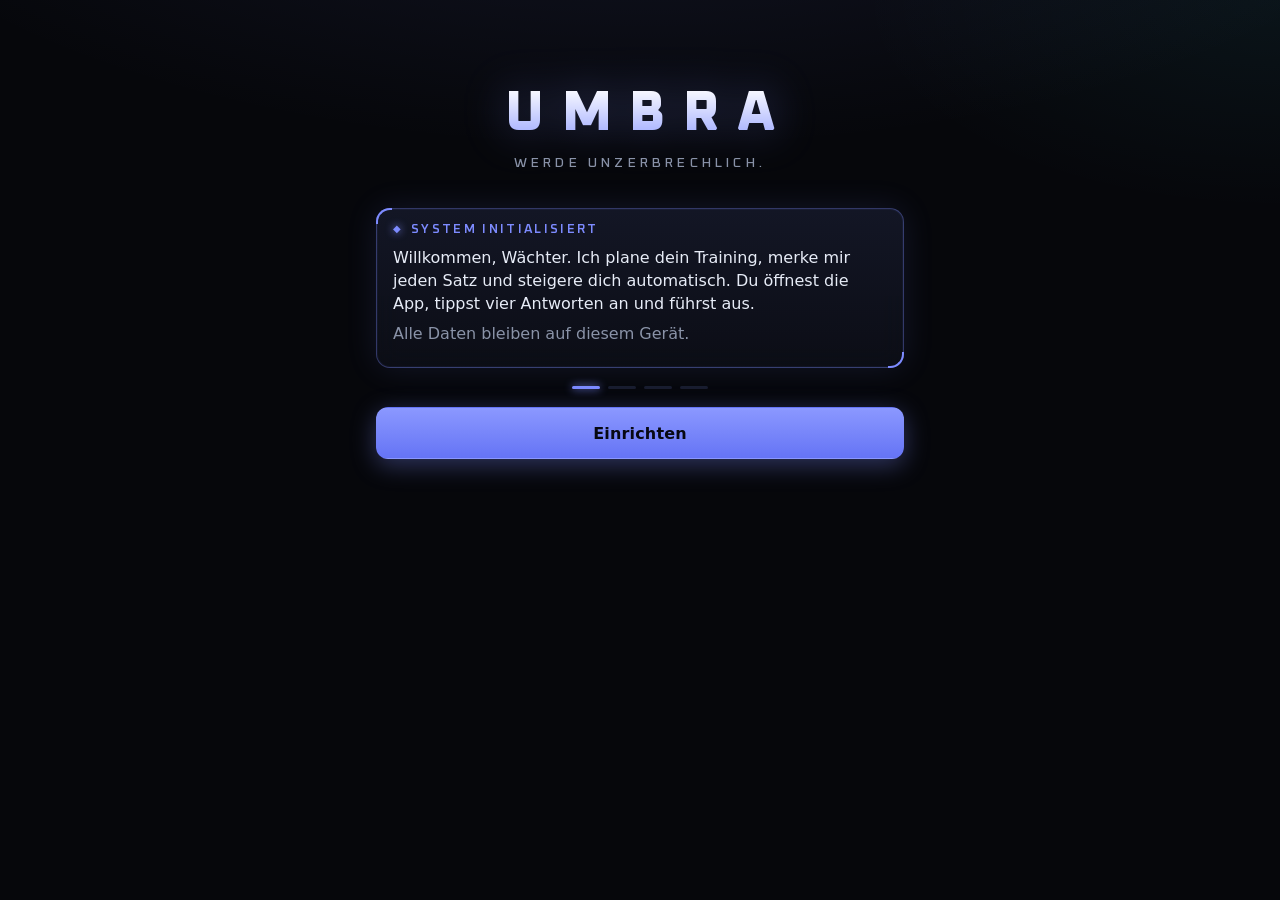
==== index.html @ e8d7bc8f "Add files via upload" ====
<!doctype html>
<html lang="de">
<head>
  <meta charset="utf-8">
  <meta name="viewport" content="width=device-width, initial-scale=1, viewport-fit=cover">
  <title>UMBRA</title>
  <meta name="description" content="Persönliches Training. Werde unzerbrechlich.">
  <meta name="theme-color" content="#06070b">
  <meta name="apple-mobile-web-app-capable" content="yes">
  <meta name="mobile-web-app-capable" content="yes">
  <meta name="apple-mobile-web-app-status-bar-style" content="black-translucent">
  <meta name="apple-mobile-web-app-title" content="UMBRA">
  <meta name="format-detection" content="telephone=no">
  <link rel="manifest" href="manifest.webmanifest">
  <link rel="apple-touch-icon" href="icons/apple-touch-icon.png">
  <link rel="icon" href="icons/icon.svg" type="image/svg+xml">
  <link rel="preload" href="fonts/oxanium.woff2" as="font" type="font/woff2" crossorigin>
  <link rel="stylesheet" href="css/app.css">
</head>
<body>
  <div id="app"></div>
  <div id="rest"></div>
  <div id="modal"></div>
  <noscript>UMBRA braucht JavaScript.</noscript>
  <script type="module" src="js/app.js"></script>
</body>
</html>
---- css/app.css ----
@font-face {
  font-family: 'Oxanium';
  src: url('../fonts/oxanium.woff2') format('woff2');
  font-weight: 200 800;
  font-display: swap;
}

:root {
  --bg: #06070b;
  --bg2: #0c0e15;
  --surface: #11141d;
  --surface2: #171b27;
  --line: rgba(140, 160, 255, 0.14);
  --text: #e7ecf7;
  --muted: #8a93a8;
  --sys: #7d8bff;
  --sys-glow: rgba(125, 139, 255, 0.35);
  --cyan: #4fe3ff;
  --gold: #ffcf5a;
  --gold-glow: rgba(255, 207, 90, 0.35);
  --calm: #5fb8a8;
  --warn: #ffb15a;
  --display: 'Oxanium', ui-rounded, system-ui, sans-serif;
  --body: -apple-system, BlinkMacSystemFont, 'SF Pro Text', system-ui, 'Segoe UI', Roboto, sans-serif;
  --r: 14px;
  --safe-t: env(safe-area-inset-top, 0px);
  --safe-b: env(safe-area-inset-bottom, 0px);
  color-scheme: dark;
}

* { box-sizing: border-box; -webkit-tap-highlight-color: transparent; }
html, body { margin: 0; background: var(--bg); color: var(--text); }
body {
  font: 16px/1.45 var(--body);
  min-height: 100dvh;
  background:
    radial-gradient(1200px 500px at 50% -200px, rgba(125, 139, 255, 0.12), transparent 70%),
    radial-gradient(600px 300px at 100% 0%, rgba(79, 227, 255, 0.06), transparent 70%),
    var(--bg);
  background-attachment: fixed;
  -webkit-font-smoothing: antialiased;
  overscroll-behavior-y: none;
  -webkit-user-select: none;
  user-select: none;
}
input { -webkit-user-select: text; user-select: text; }
button { font: inherit; color: inherit; background: none; border: 0; padding: 0; cursor: pointer; touch-action: manipulation; }
button:disabled { opacity: 0.35; cursor: default; }
p { margin: 0.4em 0; }
ul, ol { margin: 0; padding: 0; list-style: none; }

.screen {
  max-width: 560px;
  margin: 0 auto;
  padding: calc(var(--safe-t) + 14px) 16px calc(var(--safe-b) + 96px);
  display: flex; flex-direction: column; gap: 14px;
}
.screen-training { padding-bottom: calc(var(--safe-b) + 110px); }
.screen-onboarding { padding-bottom: calc(var(--safe-b) + 24px); min-height: 100dvh; }

.num { font-family: var(--display); font-variant-numeric: tabular-nums; letter-spacing: 0.02em; }
.h { font: 700 28px/1.1 var(--display); letter-spacing: 0.04em; margin: 6px 0 0; text-transform: uppercase; }
.h2 { font: 600 15px/1.2 var(--display); letter-spacing: 0.12em; text-transform: uppercase; color: var(--muted); margin: 16px 0 6px; }
.label { font: 600 12px/1 var(--display); letter-spacing: 0.16em; text-transform: uppercase; color: var(--muted); margin: 4px 0 8px; }
.muted { color: var(--muted); }
.small { font-size: 13px; }
.center { text-align: center; justify-content: center; }
.row { display: flex; align-items: center; }
.gap { gap: 10px; }
.grow { flex: 1; }
.foot { font-size: 12px; text-align: center; margin-top: 8px; }
em { font-style: normal; color: var(--muted); font-size: 0.8em; }

/* ——— Buttons ——— */
.btn {
  display: inline-flex; align-items: center; justify-content: center; gap: 8px;
  min-height: 52px; padding: 0 18px; border-radius: 12px;
  background: var(--surface2); border: 1px solid var(--line);
  font-weight: 600; letter-spacing: 0.01em;
  transition: transform 0.08s, background 0.2s;
}
.btn:active:not(:disabled) { transform: scale(0.97); }
.btn.primary { background: linear-gradient(180deg, #8b98ff, #6574f5); border-color: transparent; color: #070812; box-shadow: 0 6px 24px var(--sys-glow); }
.btn.gold { background: linear-gradient(180deg, #ffd978, #f2b53a); border-color: transparent; color: #1a1200; box-shadow: 0 6px 24px var(--gold-glow); }
.btn.ghost { background: transparent; border-color: transparent; color: var(--muted); min-height: 44px; }
.btn.danger { color: #ff7a85; }
.btn.small { min-height: 38px; font-size: 13px; padding: 0 12px; }
.btn.big { min-height: 64px; font-size: 18px; }
.btn.wide { width: 100%; }
.btn.back { align-self: flex-start; padding: 0; min-height: 36px; }
.icon-btn { width: 44px; height: 44px; border-radius: 12px; background: var(--surface2); border: 1px solid var(--line); font-size: 18px; }

.chips { display: flex; flex-wrap: wrap; gap: 8px; align-items: center; }
.chips.scroll { flex-wrap: nowrap; overflow-x: auto; margin: 0 -16px; padding: 0 16px; scrollbar-width: none; }
.chips.scroll::-webkit-scrollbar { display: none; }
.chip {
  min-height: 44px; padding: 0 14px; border-radius: 999px; white-space: nowrap;
  background: var(--surface); border: 1px solid var(--line); font-size: 15px;
}
.chip.on { background: rgba(125, 139, 255, 0.18); border-color: var(--sys); color: #fff; box-shadow: 0 0 16px var(--sys-glow) inset; }
.chip.dot::before { content: ''; display: inline-block; width: 8px; height: 8px; border-radius: 50%; background: var(--g); margin-right: 8px; vertical-align: 1px; }

/* ——— Systemmeldungen ——— */
.sys {
  position: relative; border-radius: var(--r); padding: 14px 16px 16px;
  background: linear-gradient(180deg, rgba(23, 27, 45, 0.78), rgba(13, 15, 24, 0.82));
  border: 1px solid rgba(125, 139, 255, 0.35);
  box-shadow: 0 0 0 1px rgba(125, 139, 255, 0.06) inset, 0 0 32px rgba(125, 139, 255, 0.12);
  backdrop-filter: blur(12px); -webkit-backdrop-filter: blur(12px);
}
.sys::before, .sys::after { content: ''; position: absolute; width: 14px; height: 14px; border: 2px solid var(--sys); }
.sys::before { top: -1px; left: -1px; border-right: 0; border-bottom: 0; border-top-left-radius: var(--r); }
.sys::after { bottom: -1px; right: -1px; border-left: 0; border-top: 0; border-bottom-right-radius: var(--r); }
.sys-head { font: 600 13px/1 var(--display); letter-spacing: 0.18em; text-transform: uppercase; color: var(--sys); margin-bottom: 10px; display: flex; gap: 8px; align-items: center; }
.sys-mark { font-size: 10px; text-shadow: 0 0 8px var(--sys); }
.sys.gold { border-color: rgba(255, 207, 90, 0.45); box-shadow: 0 0 36px rgba(255, 207, 90, 0.14); }
.sys.gold::before, .sys.gold::after { border-color: var(--gold); }
.sys.gold .sys-head { color: var(--gold); }
.sys.calm { border-color: rgba(95, 184, 168, 0.45); }
.sys.calm::before, .sys.calm::after { border-color: var(--calm); }
.sys.calm .sys-head { color: var(--calm); }
.sys.warn { border-color: rgba(255, 177, 90, 0.45); }
.sys.warn::before, .sys.warn::after { border-color: var(--warn); }
.sys.warn .sys-head { color: var(--warn); }
.sys .row { margin-top: 12px; flex-wrap: wrap; }
.reason { font-size: 17px; font-weight: 500; }
.note { color: var(--cyan); font-size: 14px; border-left: 2px solid var(--cyan); padding-left: 10px; }

.card { background: var(--surface); border: 1px solid var(--line); border-radius: var(--r); padding: 14px 16px; }
.done-row { display: flex; justify-content: space-between; align-items: center; gap: 10px; padding: 8px 0; border-bottom: 1px solid var(--line); font-size: 15px; }
.done-row:last-child { border-bottom: 0; }
.x { width: 36px; height: 36px; border-radius: 8px; color: var(--muted); font-size: 20px; }

/* ——— HUD ——— */
.hud { display: grid; grid-template-columns: auto 1fr auto; gap: 14px; align-items: center; }
.rank-badge {
  width: 56px; height: 56px; display: grid; place-items: center;
  font: 700 28px/1 var(--display); color: #fff;
  clip-path: polygon(50% 0, 100% 25%, 100% 75%, 50% 100%, 0 75%, 0 25%);
  background: linear-gradient(160deg, #2a3160, #12152a);
  box-shadow: inset 0 0 0 2px var(--sys);
  text-shadow: 0 0 12px var(--sys);
}
.rank-badge.r-S, .rank-badge.r-A { background: linear-gradient(160deg, #5a4210, #1d1503); text-shadow: 0 0 14px var(--gold); }
.rank-badge.r-U { background: linear-gradient(160deg, #0f4b57, #061a1f); text-shadow: 0 0 14px var(--cyan); }
.hud small { display: block; font: 600 10px/1 var(--display); letter-spacing: 0.18em; text-transform: uppercase; color: var(--muted); }
.hud-kk b { font-size: 26px; line-height: 1.15; }
.xpbar { height: 4px; border-radius: 4px; background: rgba(255, 255, 255, 0.08); overflow: hidden; margin-top: 4px; }
.xpbar.big { height: 8px; margin: 10px 0 4px; }
.xpbar i { display: block; height: 100%; background: linear-gradient(90deg, var(--sys), var(--cyan)); box-shadow: 0 0 10px var(--cyan); }
.hud-week { text-align: right; }
.hud-week b { font-size: 22px; }
.hud-week b span { font-size: 13px; color: var(--muted); margin-left: 2px; }
.wdots { display: flex; gap: 4px; justify-content: flex-end; margin: 5px 0 3px; }
.wdots i { width: 10px; height: 10px; transform: rotate(45deg); border: 1px solid var(--sys); }
.wdots i.on { background: var(--cyan); border-color: var(--cyan); box-shadow: 0 0 8px var(--cyan); }

/* ——— Check-in ——— */
.q { margin-bottom: 14px; }
.q-label { font-weight: 600; margin-bottom: 8px; }

.mission-title { display: flex; gap: 14px; align-items: center; }
.mission-title h2 { font: 700 24px/1.1 var(--display); letter-spacing: 0.05em; text-transform: uppercase; margin: 0; }
.mission-title small { color: var(--muted); }
.mid {
  flex: none; width: 48px; height: 48px; display: grid; place-items: center;
  font: 700 24px/1 var(--display); color: var(--cyan);
  border: 1px solid rgba(79, 227, 255, 0.5); border-radius: 10px;
  box-shadow: 0 0 18px rgba(79, 227, 255, 0.2) inset;
}
.ex-list { counter-reset: ex; margin: 12px 0 14px; }
.ex-list li { display: flex; justify-content: space-between; gap: 12px; padding: 8px 0; border-bottom: 1px solid var(--line); font-size: 15px; }
.ex-list li > span:last-child { text-align: right; flex: none; max-width: 55%; }
.ex-list li:last-child { border-bottom: 0; }
.ex-list.big li { font-size: 17px; padding: 12px 0; }
.ex-list .link { text-align: left; text-decoration: underline; text-decoration-color: var(--line); text-underline-offset: 4px; }
.flow-card { display: flex; justify-content: space-between; align-items: center; }
.flow-card small { display: block; color: var(--muted); }

.trend { display: inline-block; font: 600 11px/1 var(--display); letter-spacing: 0.08em; text-transform: uppercase; padding: 4px 7px; border-radius: 6px; vertical-align: 1px; }
.trend.up { color: var(--gold); background: rgba(255, 207, 90, 0.12); }
.trend.down { color: var(--calm); background: rgba(95, 184, 168, 0.12); }
.trend.top { color: var(--cyan); background: rgba(79, 227, 255, 0.1); }

/* ——— Glyphen ——— */
.glyphs { display: flex; flex-wrap: wrap; gap: 6px; margin: 8px 0; }
.glyph {
  font: 700 12px/1 var(--display); letter-spacing: 0.04em; color: var(--g);
  padding: 6px 8px; border-radius: 6px; border: 1.5px solid var(--g);
  background: color-mix(in srgb, var(--g) 12%, transparent);
  box-shadow: 0 0 10px color-mix(in srgb, var(--g) 25%, transparent);
}
.glyphs.sm .glyph { font-size: 10px; padding: 4px 6px; }
.glyph-legend { display: flex; flex-direction: column; gap: 4px; font-size: 13px; color: var(--muted); }
.glyph-legend span::before { content: '◆ '; color: var(--g); }

/* ——— Training ——— */
.t-head { display: grid; grid-template-columns: auto 1fr auto; gap: 12px; align-items: center; }
.t-head small { display: block; font: 600 10px/1 var(--display); letter-spacing: 0.18em; text-transform: uppercase; color: var(--sys); }
.t-head b { font: 700 18px/1.2 var(--display); text-transform: uppercase; letter-spacing: 0.06em; }
.t-head > span { font-size: 18px; color: var(--muted); }
.t-progress { height: 3px; background: rgba(255, 255, 255, 0.08); border-radius: 3px; overflow: hidden; }
.t-progress i { display: block; height: 100%; background: linear-gradient(90deg, var(--sys), var(--cyan)); transition: width 0.3s; }
.t-dots { display: flex; gap: 6px; justify-content: center; flex-wrap: wrap; }
.t-dots button { width: 26px; height: 26px; position: relative; }
.t-dots button::after { content: ''; position: absolute; inset: 8px; transform: rotate(45deg); border: 1.5px solid var(--muted); }
.t-dots button.part::after { border-color: var(--sys); background: rgba(125, 139, 255, 0.4); }
.t-dots button.done::after { border-color: var(--cyan); background: var(--cyan); }
.t-dots button.cur::after { inset: 5px; border-color: #fff; box-shadow: 0 0 10px var(--sys); }
.t-card { background: var(--surface); border: 1px solid var(--line); border-radius: 18px; padding: 16px; }
.t-name { display: flex; justify-content: space-between; align-items: flex-start; gap: 10px; }
.t-name h1 { font: 700 26px/1.15 var(--body); margin: 0; letter-spacing: -0.01em; }
.info { flex: none; width: 40px; height: 40px; border-radius: 50%; border: 1px solid var(--line); color: var(--sys); font: italic 700 18px/1 Georgia, serif; }
.t-compare { display: grid; grid-template-columns: 1fr auto 1fr; gap: 8px; align-items: center; margin: 12px 0 6px; padding: 12px; border-radius: 12px; background: var(--bg2); }
.t-compare small { display: block; font: 600 10px/1 var(--display); letter-spacing: 0.16em; text-transform: uppercase; color: var(--muted); margin-bottom: 4px; }
.t-compare b { font-size: 17px; }
.t-compare em { display: block; }
.t-compare .arrow { color: var(--sys); font-size: 22px; }
.t-target { font: 600 18px/1.3 var(--display); letter-spacing: 0.04em; margin: 10px 0; }
.rir { font-size: 14px; color: var(--muted); margin: 8px 0 4px; }
.sets { display: flex; flex-direction: column; gap: 10px; margin-top: 12px; }
.set-row { display: flex; align-items: center; gap: 8px; padding: 8px; border-radius: 14px; background: var(--bg2); border: 1px solid transparent; transition: opacity 0.2s; }
.set-row.next { border-color: rgba(125, 139, 255, 0.5); box-shadow: 0 0 18px rgba(125, 139, 255, 0.12); }
.set-row.done { opacity: 0.55; }
.set-n { width: 22px; text-align: center; font: 700 16px/1 var(--display); color: var(--muted); }
.set-fixed { flex: 1; font-weight: 600; }
.check { flex: none; margin-left: auto; width: 60px; height: 60px; border-radius: 14px; border: 2px solid var(--sys); color: var(--sys); font-size: 26px; font-weight: 700; }
.set-row.done .check { background: var(--cyan); border-color: var(--cyan); color: #04121a; }
.stepper { display: flex; align-items: center; gap: 2px; }
.step { width: 44px; height: 56px; border-radius: 12px; background: var(--surface2); font-size: 26px; font-weight: 500; }
.step:active { background: rgba(125, 139, 255, 0.3); }
.step-val { min-width: 52px; text-align: center; display: flex; flex-direction: column; }
.step-val b { font: 700 26px/1 var(--display); }
.step-val small { font-size: 11px; color: var(--muted); margin-top: 3px; }
.stepper.big .step-val b { font-size: 32px; }
.t-nav {
  position: fixed; left: 0; right: 0; bottom: 0; z-index: 10;
  display: flex; gap: 10px; padding: 12px 16px calc(var(--safe-b) + 12px);
  background: linear-gradient(180deg, transparent, var(--bg) 30%);
  max-width: 560px; margin: 0 auto;
}
.t-nav .btn { min-height: 60px; font-size: 17px; }
.rounds { display: flex; gap: 10px; justify-content: center; margin: 6px 0; }
.rounds i { width: 22px; height: 22px; transform: rotate(45deg); border: 2px solid var(--sys); }
.rounds i.on { background: var(--cyan); border-color: var(--cyan); box-shadow: 0 0 12px var(--cyan); }
.clock { display: block; font-size: 84px; line-height: 1; margin: 10px 0; text-shadow: 0 0 30px var(--sys-glow); }
.clock.calm { color: var(--calm); }
.counter { margin: 14px 0 8px; }
.counter small { display: block; color: var(--muted); }
.counter b { font-size: 56px; }
.t-card.flow h1 { font: 700 30px/1.15 var(--display); text-transform: uppercase; margin: 6px 0; }
.t-card.flow .cues { text-align: left; }

/* Pausen-Timer */
#rest { position: fixed; left: 0; right: 0; bottom: 0; z-index: 30; transform: translateY(110%); transition: transform 0.25s ease; }
#rest.open { transform: none; }
.rest-inner {
  max-width: 560px; margin: 0 auto; padding: 18px 16px calc(var(--safe-b) + 16px);
  background: rgba(14, 16, 27, 0.96); border-top: 1px solid var(--sys);
  box-shadow: 0 -10px 40px rgba(125, 139, 255, 0.25); text-align: center;
  backdrop-filter: blur(14px); -webkit-backdrop-filter: blur(14px);
}
.rest-inner small { display: block; color: var(--muted); font-size: 14px; }
.rest-inner b { display: block; font-size: 72px; line-height: 1.1; }
.rest-inner .row { justify-content: center; }
.rest-inner .btn { min-width: 140px; }
#rest.over .rest-inner b { color: var(--gold); text-shadow: 0 0 24px var(--gold-glow); }

/* ——— Arena ——— */
.arena-pick { display: grid; grid-template-columns: 1fr 1fr; gap: 12px; }
.arena-btn { min-height: 120px; border-radius: 18px; background: var(--surface); border: 1px solid var(--line); display: flex; flex-direction: column; align-items: center; justify-content: center; gap: 4px; }
.arena-btn b { font: 700 24px/1 var(--display); text-transform: uppercase; letter-spacing: 0.06em; }
.arena-btn small { color: var(--muted); }
.arena-btn.on { border-color: var(--sys); box-shadow: 0 0 24px var(--sys-glow) inset; }
.arena-btn.hard.on { border-color: var(--gold); box-shadow: 0 0 24px var(--gold-glow) inset; }

/* ——— Kodex ——— */
.search { width: 100%; min-height: 50px; padding: 0 16px; border-radius: 12px; border: 1px solid var(--line); background: var(--surface); color: var(--text); font: inherit; font-size: 16px; }
.search:focus { outline: none; border-color: var(--sys); }
.kodex-item { width: 100%; text-align: left; padding: 12px 0; border-bottom: 1px solid var(--line); display: flex; flex-direction: column; gap: 2px; }
.kodex-item b { font-size: 16px; }
.kodex-item small { color: var(--muted); margin-left: 8px; }
.kodex-item .glyphs { margin: 4px 0 0; }
.detail .h { font-family: var(--body); text-transform: none; letter-spacing: -0.01em; }
.facts { display: grid; gap: 8px; margin: 14px 0; }
.facts > div { display: flex; justify-content: space-between; gap: 12px; border-bottom: 1px solid var(--line); padding-bottom: 6px; }
.facts dt { color: var(--muted); }
.facts dd { margin: 0; text-align: right; }
.cues li { position: relative; padding: 5px 0 5px 20px; }
.cues li::before { content: '◆'; position: absolute; left: 0; top: 7px; font-size: 9px; color: var(--sys); }
.cues.warn li::before { color: var(--warn); }

/* ——— Profil ——— */
.seg { display: flex; background: var(--surface); border-radius: 12px; padding: 4px; border: 1px solid var(--line); }
.seg button { flex: 1; min-height: 40px; border-radius: 9px; font-weight: 600; color: var(--muted); }
.seg button.on { background: var(--surface2); color: var(--text); box-shadow: 0 0 0 1px var(--line); }
.rank-row { display: flex; justify-content: space-between; font: 700 18px/1 var(--display); color: var(--muted); }
.rank-row span.on { color: var(--text); text-shadow: 0 0 10px var(--sys); }
.toggles { display: flex; flex-wrap: wrap; gap: 8px; }
.toggle { min-height: 44px; padding: 0 14px; border-radius: 10px; background: var(--bg2); border: 1px solid var(--line); color: var(--muted); font-size: 15px; }
.toggle.on { color: var(--text); border-color: var(--sys); background: rgba(125, 139, 255, 0.14); }
.toggle.on::before { content: '✓ '; color: var(--cyan); }
.kbgrid { display: grid; grid-template-columns: repeat(6, 1fr); gap: 6px; margin-bottom: 10px; }
.kb { min-height: 46px; border-radius: 10px; background: var(--bg2); border: 1px solid var(--line); font: 600 16px/1 var(--display); color: var(--muted); }
.kb.on { color: #fff; border-color: var(--sys); background: rgba(125, 139, 255, 0.2); }
.field { display: flex; justify-content: space-between; align-items: center; padding: 8px 0; border-bottom: 1px solid var(--line); }

/* ——— Onboarding ——— */
.ob-hero { text-align: center; padding: 8vh 0 2vh; }
.logo { font: 800 56px/1 var(--display); letter-spacing: 0.32em; padding-left: 0.32em; background: linear-gradient(180deg, #fff, #9aa6ff); -webkit-background-clip: text; background-clip: text; color: transparent; filter: drop-shadow(0 0 22px var(--sys-glow)); }
.tagline { font: 500 14px/1 var(--display); letter-spacing: 0.3em; text-transform: uppercase; color: var(--muted); margin-top: 14px; }
.ob-dots { display: flex; gap: 8px; justify-content: center; margin: 4px 0; }
.ob-dots i { width: 28px; height: 3px; border-radius: 3px; background: var(--line); }
.ob-dots i.on { background: var(--sys); box-shadow: 0 0 8px var(--sys); }
.sticky-bottom { position: sticky; bottom: calc(var(--safe-b) + 8px); margin-top: 16px; }

/* ——— Tabbar ——— */
.tabbar {
  position: fixed; left: 0; right: 0; bottom: 0; z-index: 20;
  display: flex; justify-content: space-around;
  padding: 6px 8px calc(var(--safe-b) + 6px);
  background: rgba(8, 9, 14, 0.88); border-top: 1px solid var(--line);
  backdrop-filter: blur(16px); -webkit-backdrop-filter: blur(16px);
}
.tab { position: relative; flex: 1; max-width: 120px; min-height: 54px; display: flex; flex-direction: column; align-items: center; justify-content: center; gap: 3px; color: var(--muted); font: 600 11px/1 var(--display); letter-spacing: 0.1em; text-transform: uppercase; }
.tab svg { width: 24px; height: 24px; fill: none; stroke: currentColor; stroke-width: 1.6; stroke-linecap: round; stroke-linejoin: round; }
.tab.on { color: var(--text); }
.tab.on svg { stroke: var(--cyan); filter: drop-shadow(0 0 6px var(--cyan)); }
.tab .dot { position: absolute; top: 8px; right: calc(50% - 18px); width: 8px; height: 8px; border-radius: 50%; background: var(--gold); box-shadow: 0 0 8px var(--gold); }

/* ——— Modal ——— */
#modal { position: fixed; inset: 0; z-index: 50; display: none; }
#modal.open { display: block; }
.backdrop { position: absolute; inset: 0; background: rgba(3, 4, 8, 0.72); backdrop-filter: blur(4px); -webkit-backdrop-filter: blur(4px); animation: fade 0.2s ease; }
.modal-body {
  position: absolute; left: 0; right: 0; bottom: 0; max-height: 88dvh; overflow-y: auto;
  max-width: 560px; margin: 0 auto; padding: 16px 16px calc(var(--safe-b) + 16px);
  background: var(--bg2); border-top: 1px solid var(--line); border-radius: 20px 20px 0 0;
  animation: rise 0.25s cubic-bezier(0.2, 0.9, 0.3, 1.2);
}
.modal-body > .sys { background: transparent; }
.modal-body .row .btn { flex: 1 1 auto; }
.swap-list { display: flex; flex-direction: column; gap: 8px; margin-bottom: 8px; }
.swap { text-align: left; padding: 12px 14px; border-radius: 12px; background: var(--surface); border: 1px solid var(--line); }
.swap small { display: block; color: var(--muted); }
.xp-gain { font-size: 48px; color: var(--cyan); text-shadow: 0 0 24px rgba(79, 227, 255, 0.5); text-align: center; animation: pop 0.5s ease; }
.record { margin-top: 10px; padding: 10px 12px; border-radius: 10px; background: rgba(255, 207, 90, 0.08); border: 1px solid rgba(255, 207, 90, 0.4); }
.record b { color: var(--gold); font: 700 14px/1 var(--display); letter-spacing: 0.14em; text-transform: uppercase; }
.record li { margin-top: 6px; }
.rankup { text-align: center; margin-top: 14px; }
.rankup small { display: block; color: var(--gold); letter-spacing: 0.2em; text-transform: uppercase; font: 600 12px/1 var(--display); }
.rankup b { display: block; font: 800 44px/1.1 var(--display); color: #fff; text-shadow: 0 0 30px var(--gold); animation: pop 0.6s ease; }
.sys.aura { animation: aura 1.6s ease-out; }

@keyframes fade { from { opacity: 0; } }
@keyframes rise { from { transform: translateY(40px); opacity: 0; } }
@keyframes pop { 0% { transform: scale(0.6); opacity: 0; } 60% { transform: scale(1.12); } 100% { transform: scale(1); } }
@keyframes aura { 0% { box-shadow: 0 0 0 0 rgba(255, 207, 90, 0.7); } 100% { box-shadow: 0 0 0 40px rgba(255, 207, 90, 0); } }

@media (prefers-reduced-motion: reduce) {
  *, *::before, *::after { animation: none !important; transition: none !important; }
}
@media (max-width: 370px) {
  .step { width: 38px; }
  .step-val { min-width: 40px; }
  .check { width: 52px; height: 52px; }
  .kbgrid { grid-template-columns: repeat(5, 1fr); }
}
.load-row { display: flex; justify-content: space-between; align-items: center; padding: 8px 8px 8px 12px; border-radius: 14px; background: var(--bg2); margin-top: 10px; }
.load-row > span { font-weight: 600; color: var(--muted); }
.set-load { color: var(--muted); font-size: 12px; }

/* ——— Arena-Rundentimer ——— */
.rt { text-align: center; padding: 22px 16px; border-radius: 20px; border: 1px solid var(--line); background: var(--surface); transition: background 0.3s, border-color 0.3s; }
.rt small { display: block; color: var(--muted); font: 600 12px/1 var(--display); letter-spacing: 0.16em; text-transform: uppercase; }
.rt-phase { display: block; font: 800 34px/1.1 var(--display); text-transform: uppercase; letter-spacing: 0.08em; margin-top: 8px; }
.rt-clock { display: block; font-size: 104px; line-height: 1; margin: 12px 0 16px; }
.rt.work { border-color: var(--gold); background: radial-gradient(circle at 50% 30%, rgba(255, 207, 90, 0.16), var(--surface) 70%); }
.rt.work .rt-phase, .rt.work .rt-clock { color: var(--gold); text-shadow: 0 0 30px var(--gold-glow); }
.rt.rest { border-color: var(--calm); background: radial-gradient(circle at 50% 30%, rgba(95, 184, 168, 0.16), var(--surface) 70%); }
.rt.rest .rt-phase, .rt.rest .rt-clock { color: var(--calm); }
.rt.prep .rt-clock { color: var(--cyan); }
.rt.done .rt-phase { color: var(--cyan); }
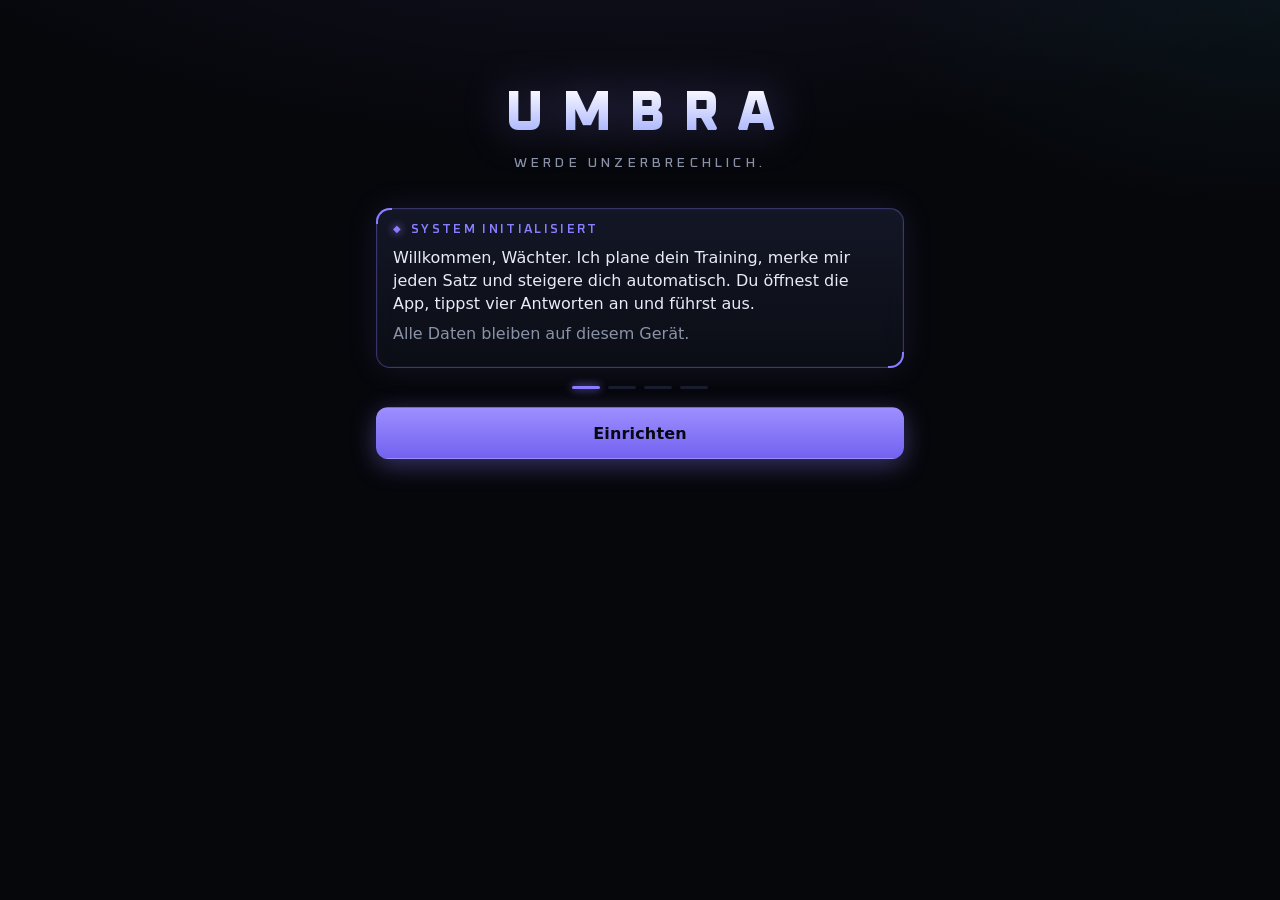
==== commit a7ad265e: "Add files via upload" ====
--- a/index.html
+++ b/index.html
@@ -23,5 +23,22 @@
   <div id="modal"></div>
   <noscript>UMBRA braucht JavaScript.</noscript>
   <script type="module" src="js/app.js"></script>
+  <script>
+    // Notfall: Startet die App nach 6 s nicht (z. B. halb geladenes Update), Reparatur anbieten.
+    // Leert nur die App-Dateien im Cache. Deine Trainingsdaten bleiben erhalten.
+    setTimeout(function () {
+      if (document.documentElement.dataset.booted || document.getElementById('app').innerHTML.trim()) return;
+      document.getElementById('app').innerHTML = '<div style="padding:40px 20px;font:16px/1.5 system-ui;color:#dfe6f3;text-align:center">'
+        + '<p><b>UMBRA startet nicht richtig.</b></p><p style="color:#8a93a8">Vermutlich wurde ein Update nur halb geladen. Deine Daten bleiben erhalten.</p>'
+        + '<button id="umbra-fix" style="margin-top:16px;padding:14px 22px;border-radius:12px;border:0;background:#8b7dff;color:#06070b;font-weight:700;font-size:16px">App-Dateien neu laden</button></div>';
+      document.getElementById('umbra-fix').onclick = function () {
+        var done = function () { location.replace(location.pathname); };
+        var jobs = [];
+        if (navigator.serviceWorker && navigator.serviceWorker.getRegistrations) jobs.push(navigator.serviceWorker.getRegistrations().then(function (rs) { return Promise.all(rs.map(function (r) { return r.unregister(); })); }));
+        if (window.caches) jobs.push(caches.keys().then(function (ks) { return Promise.all(ks.filter(function (k) { return k !== 'umbra-lore'; }).map(function (k) { return caches.delete(k); })); }));
+        Promise.all(jobs).then(done, done);
+      };
+    }, 6000);
+  </script>
 </body>
 </html>
--- a/css/app.css
+++ b/css/app.css
@@ -1,3 +1,4 @@
+:root { --app-version: "umbra-v17"; } /* Versionsstempel, erzeugt von tools/build_sw.py */
 @font-face {
   font-family: 'Oxanium';
   src: url('../fonts/oxanium.woff2') format('woff2');
@@ -13,8 +14,8 @@
   --line: rgba(140, 160, 255, 0.14);
   --text: #e7ecf7;
   --muted: #8a93a8;
-  --sys: #7d8bff;
-  --sys-glow: rgba(125, 139, 255, 0.35);
+  --sys: #8b7dff;
+  --sys-glow: rgba(139, 125, 255, 0.38);
   --cyan: #4fe3ff;
   --gold: #ffcf5a;
   --gold-glow: rgba(255, 207, 90, 0.35);
@@ -34,7 +35,7 @@
   font: 16px/1.45 var(--body);
   min-height: 100dvh;
   background:
-    radial-gradient(1200px 500px at 50% -200px, rgba(125, 139, 255, 0.12), transparent 70%),
+    radial-gradient(1200px 500px at 50% -200px, rgba(139, 125, 255, 0.12), transparent 70%),
     radial-gradient(600px 300px at 100% 0%, rgba(79, 227, 255, 0.06), transparent 70%),
     var(--bg);
   background-attachment: fixed;
@@ -80,7 +81,7 @@
   transition: transform 0.08s, background 0.2s;
 }
 .btn:active:not(:disabled) { transform: scale(0.97); }
-.btn.primary { background: linear-gradient(180deg, #8b98ff, #6574f5); border-color: transparent; color: #070812; box-shadow: 0 6px 24px var(--sys-glow); }
+.btn.primary { background: linear-gradient(180deg, #9d8fff, #7262f0); border-color: transparent; color: #070812; box-shadow: 0 6px 24px var(--sys-glow); }
 .btn.gold { background: linear-gradient(180deg, #ffd978, #f2b53a); border-color: transparent; color: #1a1200; box-shadow: 0 6px 24px var(--gold-glow); }
 .btn.ghost { background: transparent; border-color: transparent; color: var(--muted); min-height: 44px; }
 .btn.danger { color: #ff7a85; }
@@ -97,15 +98,15 @@
   min-height: 44px; padding: 0 14px; border-radius: 999px; white-space: nowrap;
   background: var(--surface); border: 1px solid var(--line); font-size: 15px;
 }
-.chip.on { background: rgba(125, 139, 255, 0.18); border-color: var(--sys); color: #fff; box-shadow: 0 0 16px var(--sys-glow) inset; }
+.chip.on { background: rgba(139, 125, 255, 0.18); border-color: var(--sys); color: #fff; box-shadow: 0 0 16px var(--sys-glow) inset; }
 .chip.dot::before { content: ''; display: inline-block; width: 8px; height: 8px; border-radius: 50%; background: var(--g); margin-right: 8px; vertical-align: 1px; }
 
 /* ——— Systemmeldungen ——— */
 .sys {
   position: relative; border-radius: var(--r); padding: 14px 16px 16px;
   background: linear-gradient(180deg, rgba(23, 27, 45, 0.78), rgba(13, 15, 24, 0.82));
-  border: 1px solid rgba(125, 139, 255, 0.35);
-  box-shadow: 0 0 0 1px rgba(125, 139, 255, 0.06) inset, 0 0 32px rgba(125, 139, 255, 0.12);
+  border: 1px solid rgba(139, 125, 255, 0.35);
+  box-shadow: 0 0 0 1px rgba(139, 125, 255, 0.06) inset, 0 0 32px rgba(139, 125, 255, 0.12);
   backdrop-filter: blur(12px); -webkit-backdrop-filter: blur(12px);
 }
 .sys::before, .sys::after { content: ''; position: absolute; width: 14px; height: 14px; border: 2px solid var(--sys); }
@@ -204,7 +205,7 @@
 .t-dots { display: flex; gap: 6px; justify-content: center; flex-wrap: wrap; }
 .t-dots button { width: 26px; height: 26px; position: relative; }
 .t-dots button::after { content: ''; position: absolute; inset: 8px; transform: rotate(45deg); border: 1.5px solid var(--muted); }
-.t-dots button.part::after { border-color: var(--sys); background: rgba(125, 139, 255, 0.4); }
+.t-dots button.part::after { border-color: var(--sys); background: rgba(139, 125, 255, 0.4); }
 .t-dots button.done::after { border-color: var(--cyan); background: var(--cyan); }
 .t-dots button.cur::after { inset: 5px; border-color: #fff; box-shadow: 0 0 10px var(--sys); }
 .t-card { background: var(--surface); border: 1px solid var(--line); border-radius: 18px; padding: 16px; }
@@ -220,7 +221,7 @@
 .rir { font-size: 14px; color: var(--muted); margin: 8px 0 4px; }
 .sets { display: flex; flex-direction: column; gap: 10px; margin-top: 12px; }
 .set-row { display: flex; align-items: center; gap: 8px; padding: 8px; border-radius: 14px; background: var(--bg2); border: 1px solid transparent; transition: opacity 0.2s; }
-.set-row.next { border-color: rgba(125, 139, 255, 0.5); box-shadow: 0 0 18px rgba(125, 139, 255, 0.12); }
+.set-row.next { border-color: rgba(139, 125, 255, 0.5); box-shadow: 0 0 18px rgba(139, 125, 255, 0.12); }
 .set-row.done { opacity: 0.55; }
 .set-n { width: 22px; text-align: center; font: 700 16px/1 var(--display); color: var(--muted); }
 .set-fixed { flex: 1; font-weight: 600; }
@@ -228,7 +229,7 @@
 .set-row.done .check { background: var(--cyan); border-color: var(--cyan); color: #04121a; }
 .stepper { display: flex; align-items: center; gap: 2px; }
 .step { width: 44px; height: 56px; border-radius: 12px; background: var(--surface2); font-size: 26px; font-weight: 500; }
-.step:active { background: rgba(125, 139, 255, 0.3); }
+.step:active { background: rgba(139, 125, 255, 0.3); }
 .step-val { min-width: 52px; text-align: center; display: flex; flex-direction: column; }
 .step-val b { font: 700 26px/1 var(--display); }
 .step-val small { font-size: 11px; color: var(--muted); margin-top: 3px; }
@@ -257,13 +258,14 @@
 .rest-inner {
   max-width: 560px; margin: 0 auto; padding: 18px 16px calc(var(--safe-b) + 16px);
   background: rgba(14, 16, 27, 0.96); border-top: 1px solid var(--sys);
-  box-shadow: 0 -10px 40px rgba(125, 139, 255, 0.25); text-align: center;
+  box-shadow: 0 -10px 40px rgba(139, 125, 255, 0.25); text-align: center;
   backdrop-filter: blur(14px); -webkit-backdrop-filter: blur(14px);
 }
 .rest-inner small { display: block; color: var(--muted); font-size: 14px; }
 .rest-inner b { display: block; font-size: 72px; line-height: 1.1; }
 .rest-inner .row { justify-content: center; }
-.rest-inner .btn { min-width: 140px; }
+.rest-inner .btn { min-width: 0; padding: 0 14px; }
+.rest-inner .btn.primary { flex: 1; max-width: 200px; }
 #rest.over .rest-inner b { color: var(--gold); text-shadow: 0 0 24px var(--gold-glow); }
 
 /* ——— Arena ——— */
@@ -298,11 +300,11 @@
 .rank-row span.on { color: var(--text); text-shadow: 0 0 10px var(--sys); }
 .toggles { display: flex; flex-wrap: wrap; gap: 8px; }
 .toggle { min-height: 44px; padding: 0 14px; border-radius: 10px; background: var(--bg2); border: 1px solid var(--line); color: var(--muted); font-size: 15px; }
-.toggle.on { color: var(--text); border-color: var(--sys); background: rgba(125, 139, 255, 0.14); }
+.toggle.on { color: var(--text); border-color: var(--sys); background: rgba(139, 125, 255, 0.14); }
 .toggle.on::before { content: '✓ '; color: var(--cyan); }
 .kbgrid { display: grid; grid-template-columns: repeat(6, 1fr); gap: 6px; margin-bottom: 10px; }
 .kb { min-height: 46px; border-radius: 10px; background: var(--bg2); border: 1px solid var(--line); font: 600 16px/1 var(--display); color: var(--muted); }
-.kb.on { color: #fff; border-color: var(--sys); background: rgba(125, 139, 255, 0.2); }
+.kb.on { color: #fff; border-color: var(--sys); background: rgba(139, 125, 255, 0.2); }
 .field { display: flex; justify-content: space-between; align-items: center; padding: 8px 0; border-bottom: 1px solid var(--line); }
 
 /* ——— Onboarding ——— */
@@ -381,3 +383,489 @@
 .rt.rest .rt-phase, .rt.rest .rt-clock { color: var(--calm); }
 .rt.prep .rt-clock { color: var(--cyan); }
 .rt.done .rt-phase { color: var(--cyan); }
+.rpe-grid { display: grid; grid-template-columns: repeat(5, 1fr); gap: 8px; margin-bottom: 6px; }
+.rpe { min-height: 54px; border-radius: 12px; background: var(--bg2); border: 1px solid var(--line); font: 700 22px/1 var(--display); color: var(--muted); }
+.rpe.on { color: #fff; border-color: var(--sys); background: rgba(139, 125, 255, 0.22); box-shadow: 0 0 14px var(--sys-glow); }
+.rpe.hard.on { border-color: var(--gold); background: rgba(255, 207, 90, 0.18); box-shadow: 0 0 14px var(--gold-glow); }
+
+/* ——— Mobility-Check ——— */
+.levels { display: flex; flex-direction: column; gap: 10px; }
+.level { display: grid; grid-template-columns: 96px 1fr auto; gap: 12px; align-items: center; text-align: left; padding: 8px 12px 8px 8px; border-radius: 14px; background: var(--surface); border: 1px solid var(--line); }
+.level b { display: block; font-size: 16px; }
+.level small { display: block; color: var(--muted); font-size: 13px; line-height: 1.35; margin-top: 2px; }
+.level .lvl { font-size: 20px; color: var(--muted); }
+.level.on { border-color: var(--cyan); box-shadow: 0 0 16px rgba(79, 227, 255, 0.2) inset; }
+.sketch { width: 96px; height: 64px; background: var(--bg2); border-radius: 10px; }
+.sketch line, .sketch circle, .sketch path { fill: none; stroke: #8a93a8; stroke-width: 2.5; stroke-linecap: round; }
+.sketch .base { stroke: #3a4157; stroke-width: 2; }
+.sketch .ref { stroke: #3a4157; stroke-width: 1.5; stroke-dasharray: 3 3; }
+.sketch .hi { stroke: var(--cyan); stroke-width: 3.5; }
+.sketch .arc { stroke: var(--gold); stroke-width: 1.5; }
+.focus { color: var(--gold); font-style: normal; font-weight: 700; }
+em.focus { font-size: 0.75em; letter-spacing: 0.08em; text-transform: uppercase; }
+
+.bar-chart { display: flex; flex-direction: column; gap: 2px; margin: 4px 0 8px; }
+.bar-row { display: grid; grid-template-columns: 7.5em 1fr 3.4em; gap: 10px; align-items: center; min-height: 40px; text-align: left; }
+.bar-label { font-size: 13px; line-height: 1.2; }
+.bar-track { position: relative; height: 10px; border-radius: 5px; background: rgba(255, 255, 255, 0.06); }
+.bar-fill { position: absolute; left: 0; top: 0; bottom: 0; border-radius: 0 5px 5px 0; background: var(--sys); }
+.bar-prev { position: absolute; top: -4px; bottom: -4px; width: 2px; margin-left: -1px; background: var(--text); border-radius: 1px; box-shadow: 0 0 0 2px var(--surface); }
+.bar-val { text-align: right; font-size: 17px; color: var(--text); }
+.bar-val small { display: block; font-size: 11px; color: var(--muted); }
+.bar-val small.up::before { content: '▲ '; }
+.bar-val small.down::before { content: '▼ '; }
+.bar-detail { display: none; grid-column: 1 / -1; font-size: 13px; color: var(--muted); padding: 0 0 6px; }
+.bar-row.open .bar-detail { display: block; }
+.bar-row:active .bar-track, .bar-row.open .bar-track { background: rgba(255, 255, 255, 0.1); }
+
+/* ——— Footwork ——— */
+.rt.fw.work { border-color: var(--sys); background: radial-gradient(circle at 50% 35%, rgba(139, 125, 255, 0.18), var(--surface) 70%); }
+.fw-cmd { min-height: 210px; display: flex; flex-direction: column; align-items: center; justify-content: center; }
+.fw-arrow { font: 800 120px/1 var(--display); color: var(--cyan); text-shadow: 0 0 30px rgba(79, 227, 255, 0.5); }
+.fw-word { font: 800 40px/1.1 var(--display); letter-spacing: 0.1em; text-transform: uppercase; }
+.fw-cmd.flash { animation: fwflash 0.35s ease-out; }
+.fw-clock { display: block; font-size: 34px; color: var(--muted); }
+@keyframes fwflash { 0% { transform: scale(1.25); filter: brightness(1.8); } 100% { transform: scale(1); filter: none; } }
+
+/* ——— Phase 3 ——— */
+/* Aura: eigene Leuchtschicht hinter dem Abzeichen. Pulsiert nur über opacity/transform,
+   weil iOS-Safari animierte Filter mit CSS-Variablen nicht zuverlässig zeichnet. */
+.rank-wrap { position: relative; width: 56px; height: 56px; isolation: isolate; }
+.rank-wrap .rank-badge { position: relative; z-index: 1; }
+.rank-wrap.aura::before, .rank-wrap.aura::after {
+  content: ''; position: absolute; z-index: 0; pointer-events: none; border-radius: 50%;
+  -webkit-transform: translateZ(0); transform: translateZ(0);
+}
+.rank-wrap.aura::before {
+  inset: -16px;
+  background: radial-gradient(circle, var(--aura) 34%, transparent 70%);
+  opacity: 0.55;
+  -webkit-animation: auraPulse 2.8s ease-in-out infinite;
+  animation: auraPulse 2.8s ease-in-out infinite;
+}
+.rank-wrap.aura::after {
+  inset: -3px;
+  border: 2px solid var(--aura);
+  opacity: 0.7;
+  -webkit-animation: auraRing 2.8s ease-out infinite;
+  animation: auraRing 2.8s ease-out infinite;
+}
+@-webkit-keyframes auraPulse { 0%, 100% { opacity: 0.4; -webkit-transform: scale(0.92); } 50% { opacity: 0.9; -webkit-transform: scale(1.12); } }
+@keyframes auraPulse { 0%, 100% { opacity: 0.4; transform: scale(0.92); } 50% { opacity: 0.9; transform: scale(1.12); } }
+@-webkit-keyframes auraRing { 0% { opacity: 0.8; -webkit-transform: scale(0.95); } 100% { opacity: 0; -webkit-transform: scale(1.5); } }
+@keyframes auraRing { 0% { opacity: 0.8; transform: scale(0.95); } 100% { opacity: 0; transform: scale(1.5); } }
+@media (prefers-reduced-motion: reduce) {
+  .rank-wrap.aura::before { opacity: 0.7; }
+  .rank-wrap.aura::after { opacity: 0.5; }
+}
+.kk-up { color: var(--gold); text-shadow: 0 0 18px var(--gold-glow); transition: color 0.6s, text-shadow 0.6s; }
+.lore { font: 500 14px/1.4 var(--display); letter-spacing: 0.06em; color: var(--sys); margin: 8px 0 2px; }
+
+.quest .quest-head { display: flex; justify-content: space-between; align-items: center; gap: 10px; }
+.quest b { display: block; font: 700 18px/1.2 var(--display); text-transform: uppercase; letter-spacing: 0.05em; }
+.quest small { display: block; color: var(--muted); }
+.quest .num { font-size: 24px; }
+.quest-pips { justify-content: flex-start; margin-top: 10px; gap: 8px; }
+.quest-pips i { width: 12px; height: 12px; }
+.quest.done { border-color: rgba(255, 207, 90, 0.5); }
+.quest.done .num { color: var(--gold); }
+
+.attr-list { display: flex; flex-direction: column; gap: 10px; }
+.attr-row { display: grid; grid-template-columns: 38px 1fr; gap: 12px; align-items: center; }
+.attr-rank { width: 38px; height: 38px; display: grid; place-items: center; font-size: 20px; font-weight: 700; border: 1px solid var(--sys); border-radius: 8px; color: #fff; text-shadow: 0 0 8px var(--sys); }
+.attr-top { display: flex; justify-content: space-between; gap: 8px; font-size: 15px; }
+
+.asc-grid { display: grid; grid-template-columns: 1fr 1fr; gap: 10px; }
+.asc { position: relative; padding: 12px; border-radius: 12px; background: var(--bg2); border: 1px solid var(--line); opacity: 0.75; }
+.asc b { display: block; font: 700 14px/1.2 var(--display); text-transform: uppercase; letter-spacing: 0.04em; margin: 4px 0 2px; }
+.asc small { display: block; color: var(--muted); font-size: 12px; line-height: 1.3; }
+.asc em { display: block; font-size: 11px; margin-top: 6px; color: var(--muted); }
+.asc .xpbar { margin-top: 8px; }
+.asc-mark { color: var(--muted); }
+.asc.on { opacity: 1; border-color: var(--aura); box-shadow: 0 0 18px color-mix(in srgb, var(--aura) 35%, transparent) inset, 0 0 12px color-mix(in srgb, var(--aura) 25%, transparent); }
+.asc.on .asc-mark, .asc.on em { color: var(--aura); text-shadow: 0 0 8px var(--aura); }
+.asc-big { text-align: center; padding: 18px 0 6px; --aura: var(--gold); }
+.asc-big span { display: block; font-size: 44px; color: var(--aura); text-shadow: 0 0 24px var(--aura); animation: pop 0.6s ease; }
+.asc-big b { display: block; font: 800 30px/1.1 var(--display); text-transform: uppercase; letter-spacing: 0.06em; color: #fff; text-shadow: 0 0 22px var(--aura); }
+.asc-big small { color: var(--muted); }
+
+.cov-list { display: flex; flex-wrap: wrap; gap: 6px; }
+.cov { display: inline-flex; align-items: center; gap: 6px; padding: 6px 10px; border-radius: 8px; font-size: 13px; border: 1px dashed rgba(138, 147, 168, 0.4); color: var(--muted); }
+.cov.on { border-style: solid; border-color: var(--line); color: var(--text); background: var(--bg2); }
+.cov-dots { display: inline-flex; gap: 3px; }
+.cov-dots i, .bar-label .dot { display: inline-block; width: 7px; height: 7px; border-radius: 50%; }
+.bar-label .dot { margin-right: 6px; vertical-align: 1px; }
+.bar-row.static { cursor: default; }
+
+.wk-chart { position: relative; display: grid; grid-template-columns: repeat(8, 1fr); gap: 6px; height: 120px; margin: 22px 0 26px; border-bottom: 1px solid var(--line); }
+.wk-goal { position: absolute; left: 0; right: 0; height: 0; border-top: 1px dashed rgba(231, 236, 247, 0.4); pointer-events: none; }
+.wk-goal span { position: absolute; right: 0; top: -16px; font-size: 11px; color: var(--muted); }
+.wk-col { position: relative; display: flex; flex-direction: column; justify-content: flex-end; align-items: center; height: 100%; }
+.wk-bar { position: relative; display: block; width: 70%; max-width: 26px; min-height: 2px; border-radius: 4px 4px 0 0; background: var(--sys); }
+.wk-bar.cur { background: var(--cyan); }
+.wk-val { position: absolute; bottom: 100%; left: 50%; transform: translateX(-50%); font-size: 12px; font-style: normal; color: var(--text); padding-bottom: 2px; }
+.wk-label { position: absolute; bottom: -20px; font-size: 10px; color: var(--muted); }
+.wk-col.open::after { content: attr(title); position: absolute; bottom: 100%; left: 50%; transform: translateX(-50%); white-space: nowrap; background: var(--surface2); border: 1px solid var(--line); padding: 4px 8px; border-radius: 6px; font-size: 12px; z-index: 2; }
+.seg button { font-size: 14px; }
+
+/* ——— Arcs (Paket 1) ——— */
+.arc-line { display: flex; flex-direction: column; gap: 2px; margin: 10px 0 4px; padding: 8px 10px; border-left: 2px solid var(--sys); background: rgba(139, 125, 255, 0.07); border-radius: 0 8px 8px 0; font-size: 13px; }
+.arc-line b { font: 700 12px/1.2 var(--display); letter-spacing: 0.14em; color: var(--sys); }
+.set-tag { font: 700 10px/1 var(--display); font-style: normal; letter-spacing: 0.06em; color: var(--gold); }
+.arc-steps { display: grid; grid-template-columns: repeat(6, 1fr); gap: 6px; margin: 10px 0; }
+.arc-steps i { height: 6px; border-radius: 3px; background: rgba(255, 255, 255, 0.08); }
+.arc-steps i.on { background: var(--sys); }
+.arc-steps i.cur { background: var(--cyan); box-shadow: 0 0 8px var(--cyan); }
+.holiday-dates { flex-wrap: wrap; margin: 8px 0 4px; }
+.holiday-dates label { display: flex; align-items: center; gap: 6px; color: var(--muted); font-size: 14px; }
+.holiday-dates input { background: var(--bg2); color: var(--text); border: 1px solid var(--line); border-radius: 8px; padding: 8px; font: inherit; }
+
+/* ——— Lore-Bilder ——— */
+/* Bilder liegen auf #0B0A10 und laufen weich in die Oberfläche aus (Maske, auch in Safari). */
+.lore { position: relative; margin: 0; width: 100%; }
+.lore-frame { position: relative; width: 100%; aspect-ratio: var(--ratio); overflow: hidden; }
+.lore-frame > .lore-ph, .lore-frame > img {
+  position: absolute; inset: 0; width: 100%; height: 100%; object-fit: cover;
+  -webkit-mask-image: radial-gradient(ellipse 72% 68% at 50% 46%, #000 52%, rgba(0, 0, 0, 0.6) 72%, transparent 100%);
+  mask-image: radial-gradient(ellipse 72% 68% at 50% 46%, #000 52%, rgba(0, 0, 0, 0.6) 72%, transparent 100%);
+}
+.lore-ph svg { width: 100%; height: 100%; display: block; }
+.lore-frame > img { opacity: 0; transition: opacity 0.5s ease, filter 0.6s ease, transform 0.8s ease; }
+.lore.loaded .lore-frame > img { opacity: 1; }
+.lore.loaded .lore-ph { opacity: 0; transition: opacity 0.4s; }
+.lore figcaption { text-align: center; margin-top: -6px; font: 700 13px/1.2 var(--display); letter-spacing: 0.24em; text-transform: uppercase; color: var(--sys); }
+
+/* Aura (Ascension): eigene Leuchtebene hinter dem Bild, pulsiert nur über opacity/transform (iOS-sicher). */
+.lore-aura { position: absolute; left: 10%; right: 10%; top: 6%; bottom: 10%; border-radius: 50%; pointer-events: none;
+  background: radial-gradient(ellipse at 50% 55%, var(--aura) 0%, transparent 65%); opacity: 0.45;
+  -webkit-animation: loreAura 3.4s ease-in-out infinite; animation: loreAura 3.4s ease-in-out infinite; }
+.lore-aura + .lore-frame { mix-blend-mode: normal; }
+@keyframes loreAura { 0%, 100% { opacity: 0.32; transform: scale(0.94); } 50% { opacity: 0.7; transform: scale(1.06); } }
+@-webkit-keyframes loreAura { 0%, 100% { opacity: 0.32; -webkit-transform: scale(0.94); } 50% { opacity: 0.7; -webkit-transform: scale(1.06); } }
+.lore-guardian { max-width: 300px; margin: 0 auto; }
+
+/* Boss-Zustände */
+.lore-cracks { position: absolute; inset: 0; width: 100%; height: 100%; pointer-events: none;
+  opacity: calc(0.35 + var(--damage) * 0.65); filter: drop-shadow(0 0 3px #7d8bff); }
+.lore.is-damaged .lore-frame > img { filter: saturate(calc(1 - var(--damage) * 0.65)) brightness(calc(1 - var(--damage) * 0.18)) contrast(calc(1 + var(--damage) * 0.15)); }
+.lore.is-defeated .lore-frame > img, .lore.is-defeated .lore-ph { filter: grayscale(1) brightness(0.55) contrast(1.2); }
+.lore.is-defeated .lore-cracks { opacity: 1; filter: drop-shadow(0 0 4px #ffcf5a); }
+.lore.is-defeated .lore-frame { -webkit-mask-image: linear-gradient(to top, transparent 0%, #000 28%); mask-image: linear-gradient(to top, transparent 0%, #000 28%); }
+.lore.is-retreat .lore-frame > img, .lore.is-retreat .lore-ph { filter: saturate(0.35) blur(1.5px); opacity: 0.45; transform: translateY(4%) scale(0.95); }
+.lore.is-retreat .lore-frame::after { content: ''; position: absolute; inset: 0; background: linear-gradient(to top, #0B0A10 0%, rgba(11, 10, 16, 0.6) 35%, transparent 70%); }
+.lore-ash { position: absolute; inset: 0; pointer-events: none; }
+.lore-ash i { position: absolute; bottom: 20%; width: 3px; height: 3px; border-radius: 50%; background: #c9c3b8; opacity: 0;
+  animation: ash 3.6s linear infinite; }
+.lore-ash i:nth-child(1) { left: 30%; animation-delay: 0s; } .lore-ash i:nth-child(2) { left: 45%; animation-delay: 0.6s; }
+.lore-ash i:nth-child(3) { left: 58%; animation-delay: 1.2s; } .lore-ash i:nth-child(4) { left: 66%; animation-delay: 1.8s; }
+.lore-ash i:nth-child(5) { left: 38%; animation-delay: 2.4s; } .lore-ash i:nth-child(6) { left: 52%; animation-delay: 3s; }
+@keyframes ash { 0% { opacity: 0; transform: translate(0, 0); } 15% { opacity: 0.8; } 100% { opacity: 0; transform: translate(14px, -160px); } }
+
+/* Comic-Panels */
+.panels { display: flex; overflow-x: auto; scroll-snap-type: x mandatory; gap: 12px; margin: 0 -16px; padding: 0 16px; scrollbar-width: none; -webkit-overflow-scrolling: touch; }
+.panels::-webkit-scrollbar { display: none; }
+.panel { position: relative; flex: 0 0 100%; scroll-snap-align: center; border-radius: 16px; overflow: hidden; background: #0B0A10; min-height: 420px; display: flex; flex-direction: column; justify-content: flex-end; border: 1px solid rgba(139, 125, 255, 0.18); }
+.panel .panel-bg { position: absolute; inset: 0; }
+.panel .panel-bg .lore-frame { height: 100%; aspect-ratio: auto; }
+.panel-text { position: relative; padding: 70px 18px 20px; background: linear-gradient(to top, #0B0A10 30%, rgba(11, 10, 16, 0.75) 65%, transparent); }
+.panel-title { font: 700 13px/1.2 var(--display); letter-spacing: 0.24em; text-transform: uppercase; color: var(--sys); margin-bottom: 8px; }
+.panel-line { font: 500 17px/1.45 var(--display); letter-spacing: 0.02em; color: var(--text); margin: 6px 0; }
+.panel-stats { justify-content: center; padding: 24px 18px; background: radial-gradient(ellipse at 50% 30%, rgba(139, 125, 255, 0.12), #0B0A10 70%); }
+.panel-numbers { display: grid; grid-template-columns: 1fr 1fr; gap: 14px; margin: 12px 0; }
+.panel-numbers dt { font: 600 11px/1.2 var(--display); letter-spacing: 0.14em; text-transform: uppercase; color: var(--muted); }
+.panel-numbers dd { margin: 4px 0 0; font-size: 30px; color: #fff; }
+.panel-dots { display: flex; gap: 6px; justify-content: center; margin-top: 10px; }
+.panel-dots i { width: 6px; height: 6px; border-radius: 50%; background: var(--line); }
+.panel-dots i.on { background: var(--sys); box-shadow: 0 0 6px var(--sys); }
+
+/* Archiv */
+.lore-grid { display: grid; grid-template-columns: repeat(2, minmax(0, 1fr)); gap: 12px; }
+.lore-cell { min-width: 0; }
+.lore-cell small { overflow-wrap: anywhere; }
+.lore-cell small { display: block; text-align: center; font-size: 11px; color: var(--muted); margin-top: 2px; }
+.lore-cell small.ok { color: var(--calm); }
+.lore-cell small.big { color: var(--warn); }
+
+@media (prefers-reduced-motion: reduce) {
+  .lore-aura { opacity: 0.55; }
+  .lore-ash { display: none; }
+}
+.archive-link { display: flex; flex-direction: column; text-align: left; gap: 2px; }
+.archive-link small { color: var(--muted); }
+
+/* ——— Paket 2: Körpersignale ——— */
+.bodymap svg { display: block; width: 130px; height: 216px; margin: 6px auto; }
+.bodymap .body { fill: #14121d; stroke: rgba(139, 125, 255, 0.55); stroke-width: 1.2; }
+.bodymap .spot { fill: rgba(139, 125, 255, 0.12); stroke: rgba(139, 125, 255, 0.6); stroke-width: 1; cursor: pointer; }
+.bodymap .spot.on { fill: var(--warn); stroke: var(--warn); filter: drop-shadow(0 0 4px var(--warn)); }
+.signal-note { margin: 10px 0; padding: 10px 12px; border-radius: 10px; border: 1px solid rgba(255, 177, 90, 0.35); background: rgba(255, 177, 90, 0.06); font-size: 14px; display: flex; flex-direction: column; gap: 6px; }
+.signal-note b { font: 700 12px/1.2 var(--display); letter-spacing: 0.14em; text-transform: uppercase; color: var(--warn); }
+.signal-note ul { padding-left: 16px; list-style: disc; }
+.signal-note .btn { align-self: flex-start; }
+.elbow-tap { margin-top: 10px; min-height: 40px; padding: 0 14px; border-radius: 10px; border: 1px dashed rgba(255, 177, 90, 0.5); color: var(--warn); font-size: 14px; }
+.elbow-tap.done { border-style: solid; opacity: 0.7; }
+.scale5 { display: grid; grid-template-columns: repeat(5, 1fr); gap: 8px; }
+.load-bars .bar-fill.high { background: var(--gold); }
+.load-bars .bar-fill.normal { background: var(--sys); }
+.load-bars .bar-fill.low { background: var(--calm); }
+.debrief-q textarea { width: 100%; min-height: 72px; background: var(--bg2); color: var(--text); border: 1px solid var(--line); border-radius: 10px; padding: 10px; font: inherit; font-size: 16px; resize: vertical; -webkit-user-select: text; user-select: text; }
+.boss-row { display: grid; grid-template-columns: 110px 1fr; gap: 14px; align-items: center; }
+.lore-small { width: 110px; }
+.hpbar { height: 10px; border-radius: 5px; background: rgba(255, 255, 255, 0.08); overflow: hidden; margin-bottom: 6px; }
+.hpbar i { display: block; height: 100%; background: linear-gradient(90deg, #7a1f2b, #ff4d5e); box-shadow: 0 0 10px rgba(255, 77, 94, 0.5); }
+.warn-tag { color: var(--warn); font-size: 0.75em; letter-spacing: 0.06em; text-transform: uppercase; }
+
+/* ——— Paket 3: Startbildschirm, Embleme ——— */
+.strip { display: grid; grid-template-columns: auto 1fr; gap: 12px; align-items: center; padding: 10px 12px; border-radius: 14px; background: var(--surface); border: 1px solid var(--line); cursor: pointer; }
+.strip-rank { position: relative; width: 40px; height: 40px; }
+.strip-rank.aura::before { content: ''; position: absolute; inset: -10px; border-radius: 50%; background: radial-gradient(circle, var(--aura) 30%, transparent 70%); opacity: 0.45; animation: auraPulse 2.8s ease-in-out infinite; }
+.strip-rank svg { position: relative; }
+.strip-top { display: flex; align-items: baseline; gap: 8px; }
+.strip-top b { font: 700 14px/1 var(--display); letter-spacing: 0.14em; }
+.strip-top .num { margin-left: auto; font-size: 18px; }
+.strip-top small { font-size: 10px; color: var(--muted); letter-spacing: 0.1em; text-transform: uppercase; }
+.strip-boss { display: grid; grid-template-columns: auto 1fr auto; gap: 8px; align-items: center; font: 600 11px/1 var(--display); letter-spacing: 0.12em; color: var(--muted); margin: 6px 0 4px; }
+.strip-boss .hpbar { height: 6px; margin: 0; }
+.strip-bottom { display: flex; justify-content: space-between; align-items: center; font-size: 12px; color: var(--muted); }
+.strip-bottom .wdots { margin: 0; }
+.emblem { display: block; filter: drop-shadow(0 0 6px rgba(139, 125, 255, 0.35)); }
+.emblem.tier-5 { filter: drop-shadow(0 0 8px rgba(255, 207, 90, 0.5)); }
+.intro-card { display: flex; justify-content: space-between; align-items: center; gap: 12px; border-color: rgba(139, 125, 255, 0.45); box-shadow: 0 0 24px rgba(139, 125, 255, 0.12); }
+.intro-card small { display: block; color: var(--muted); }
+.intro-kicker { font: 600 11px/1 var(--display); letter-spacing: 0.24em; text-transform: uppercase; color: var(--sys); margin: 6px 0 0; }
+.panels-modal .panel { min-height: 360px; }
+.panel.quote .panel-line:first-of-type { font-size: 19px; }
+details.raw summary { color: var(--muted); cursor: pointer; padding: 8px 0; }
+
+.panel-stats.quote { justify-content: center; text-align: left; }
+.panel-stats.quote .panel-line:first-of-type { font-style: italic; color: #fff; }
+.panel-stats.quote .panel-line:last-child { font: 500 12px/1.4 var(--body); color: var(--muted); }
+.panel .panel-bg.gold .lore-frame { box-shadow: inset 0 0 60px rgba(255, 207, 90, 0.25); }
+.rank-row.emblems { align-items: center; }
+.rank-row.emblems span { opacity: 0.35; }
+.rank-row.emblems span.on { opacity: 1; }
+.cap-sub { font-size: 11px; color: var(--muted); letter-spacing: 0.2em; }
+.titles { display: flex; flex-direction: column; gap: 8px; }
+.title-chip { text-align: left; padding: 10px 12px; border-radius: 10px; border: 1px dashed var(--line); color: var(--muted); }
+.title-chip b { display: block; font: 600 15px/1.2 var(--body); }
+.title-chip small { font-size: 12px; }
+.title-chip.on { border-style: solid; color: var(--text); background: var(--bg2); }
+.title-chip.eq { border-color: var(--gold); box-shadow: 0 0 14px rgba(255, 207, 90, 0.18); }
+.quote-list { display: flex; flex-direction: column; gap: 6px; max-height: 320px; overflow-y: auto; margin-bottom: 8px; }
+.quote-row { display: flex; gap: 6px; align-items: flex-start; }
+.quote-btn { flex: 1; text-align: left; padding: 8px 10px; border-radius: 8px; background: var(--bg2); font-size: 14px; }
+.quote-btn small { display: block; color: var(--muted); font-size: 11px; margin-top: 2px; }
+.quote-row.off .quote-btn { opacity: 0.35; text-decoration: line-through; }
+.chron { padding: 10px 0; border-bottom: 1px solid var(--line); }
+.chron:last-child { border-bottom: 0; }
+.chron small { color: var(--muted); font-size: 11px; }
+.chron b { display: block; font: 700 14px/1.3 var(--display); letter-spacing: 0.08em; text-transform: uppercase; margin: 2px 0 4px; }
+.chron p { margin: 0; font-size: 14px; color: #cfd5e6; }
+.chron.boss { display: grid; grid-template-columns: 110px 1fr; gap: 12px; align-items: center; }
+.rankup.epic { margin-top: 0; }
+.rankup-guardian { max-width: 200px; margin: 0 auto -10px; }
+.rankup.epic b { animation: rankBurst 1.2s ease-out; }
+@keyframes rankBurst { 0% { transform: scale(0.4); opacity: 0; letter-spacing: 0.6em; } 60% { transform: scale(1.1); opacity: 1; } 100% { transform: scale(1); letter-spacing: 0.04em; } }
+blockquote.quote { margin: 14px 0 4px; padding: 10px 12px; border-left: 2px solid var(--sys); font-size: 15px; color: #e1e5f2; }
+blockquote.quote cite { display: block; margin-top: 6px; font-style: normal; font-size: 11px; color: var(--muted); }
+.title-chip:disabled { opacity: 0.65; }
+
+/* ——— Bang Muay Thai ——— */
+.bmt-pills { display: flex; gap: 6px; overflow-x: auto; padding-bottom: 4px; margin: 2px 0 6px; scrollbar-width: none; }
+.bmt-pills::-webkit-scrollbar { display: none; }
+.bmt-pill { flex: none; width: 44px; min-height: 52px; border-radius: 10px; background: var(--bg2); border: 1px solid var(--line); display: flex; flex-direction: column; align-items: center; justify-content: center; gap: 2px; color: var(--muted); }
+.bmt-pill b { font-size: 17px; color: var(--text); }
+.bmt-pill small { font-size: 10px; min-height: 12px; }
+.bmt-pill.done { border-color: rgba(95, 184, 168, 0.5); }
+.bmt-pill.done small { color: var(--calm); }
+.bmt-pill.cur { border-color: var(--gold); box-shadow: 0 0 10px rgba(255, 207, 90, 0.25); }
+.bmt-pill.sel { background: rgba(139, 125, 255, 0.2); }
+.bmt-blocks { display: flex; flex-direction: column; gap: 8px; margin: 10px 0 14px; }
+.bmt-block { display: grid; grid-template-columns: 40px 1fr; gap: 10px; padding: 10px; border-radius: 12px; background: var(--bg2); border: 1px solid var(--line); }
+.bmt-block.ticked { opacity: 0.55; }
+.bmt-check { width: 36px; height: 36px; border-radius: 10px; border: 2px solid var(--sys); color: #04121a; font-weight: 700; }
+.bmt-block.ticked .bmt-check { background: var(--cyan); border-color: var(--cyan); }
+.bmt-body b { display: block; font: 700 15px/1.3 var(--body); margin-bottom: 2px; }
+.bmt-body span { display: block; font-size: 14px; color: #cfd5e6; line-height: 1.4; }
+.bmt-tools { margin-top: 8px; flex-wrap: wrap; }
+.bmt-actions { margin-top: 10px; flex-wrap: wrap; }
+.bmt-text { width: 100%; min-height: 260px; background: var(--bg2); color: var(--text); border: 1px solid var(--line); border-radius: 10px; padding: 10px; font: 15px/1.45 ui-monospace, SFMono-Regular, Menlo, monospace; -webkit-user-select: text; user-select: text; }
+.bmt-link { display: flex; justify-content: space-between; align-items: center; padding: 6px 10px; margin-bottom: 10px; border-radius: 8px; border: 1px solid rgba(255, 207, 90, 0.4); color: var(--gold); font: 600 13px/1.2 var(--display); letter-spacing: 0.08em; }
+
+/* ——— Update v3: visuelles Signal am Timer-Ende ——— */
+body::after { content: ''; position: fixed; inset: 0; pointer-events: none; z-index: 90; box-shadow: inset 0 0 0 0 rgba(139, 125, 255, 0); }
+body.signal-pulse::after { animation: signalPulse 1.5s ease-out; }
+@keyframes signalPulse {
+  0% { box-shadow: inset 0 0 0 0 rgba(139, 125, 255, 0); background: rgba(139, 125, 255, 0); }
+  15% { box-shadow: inset 0 0 120px 30px rgba(139, 125, 255, 0.85); background: rgba(139, 125, 255, 0.22); }
+  45% { box-shadow: inset 0 0 60px 10px rgba(139, 125, 255, 0.4); background: rgba(139, 125, 255, 0.05); }
+  60% { box-shadow: inset 0 0 120px 30px rgba(139, 125, 255, 0.8); background: rgba(139, 125, 255, 0.2); }
+  100% { box-shadow: inset 0 0 0 0 rgba(139, 125, 255, 0); background: rgba(139, 125, 255, 0); }
+}
+/* Starkes Signal (Timer-Ende): zweimal heller Blitz, laufende Uhren blinken */
+body.signal-strong::after { animation: signalStrong 2.4s ease-out; }
+@keyframes signalStrong {
+  0%, 100% { background: rgba(139, 125, 255, 0); box-shadow: inset 0 0 0 0 rgba(139, 125, 255, 0); }
+  10%, 50% { background: rgba(139, 125, 255, 0.45); box-shadow: inset 0 0 160px 50px rgba(139, 125, 255, 0.95); }
+  30%, 70% { background: rgba(139, 125, 255, 0.08); box-shadow: inset 0 0 60px 10px rgba(139, 125, 255, 0.4); }
+}
+body.signal-pulse .clock, body.signal-pulse .rest-inner b, body.signal-pulse .bigtimer-clock, body.signal-pulse [data-timer] { animation: clockBlink 0.4s steps(2, jump-none) 4; }
+@keyframes clockBlink { 50% { color: var(--gold); opacity: 0.25; } }
+@media (prefers-reduced-motion: reduce) {
+  body.signal-strong::after { background: rgba(139, 125, 255, 0.35) !important; }
+  body.signal-pulse::after { background: rgba(139, 125, 255, 0.22) !important; box-shadow: inset 0 0 100px 24px rgba(139, 125, 255, 0.7) !important; }
+}
+
+/* ——— v3: Satz-Logging ——— */
+.set-wrap { display: flex; flex-direction: column; gap: 6px; }
+.set-mid { display: flex; flex-direction: column; align-items: flex-start; }
+.set-last { font-size: 11px; color: var(--muted); margin: 2px 0 0 46px; }
+.last-sets { display: flex; flex-wrap: wrap; gap: 4px 10px; font: 600 15px/1.3 var(--display); }
+.last-sets i { font-style: normal; font-size: 10px; color: var(--muted); margin-right: 3px; }
+.rir-chips, .effort-chips, .rpe-chips { display: flex; gap: 6px; align-items: center; }
+.rir-chips { padding: 0 0 0 30px; }
+.rir-chips small { font: 600 10px/1 var(--display); letter-spacing: 0.14em; color: var(--muted); margin-right: 2px; }
+.rir-chips button, .effort-chips button, .rpe-chips button {
+  min-width: 40px; height: 36px; border-radius: 10px; background: var(--surface2); border: 1px solid var(--line);
+  font: 700 15px/1 var(--display); color: var(--text);
+}
+.rir-chips button.on, .effort-chips button.on, .rpe-chips button.on { background: rgba(139, 125, 255, 0.22); border-color: var(--sys); color: #fff; }
+.effort { margin-top: 14px; padding: 12px; border-radius: 14px; background: var(--bg2); border: 1px solid rgba(139, 125, 255, 0.45); }
+.effort.set { border-color: var(--line); }
+.effort small { display: block; font-weight: 600; margin-bottom: 8px; }
+.effort-chips button { flex: 1; height: 48px; font-size: 18px; }
+.effort-scale { display: flex; justify-content: space-between; font-size: 11px; color: var(--muted); margin-top: 4px; }
+.set-timer {
+  display: flex; align-items: center; justify-content: center; gap: 10px; min-height: 48px; border-radius: 12px;
+  background: rgba(139, 125, 255, 0.12); border: 1px solid var(--sys); color: #fff; font-size: 15px;
+}
+.set-timer small { color: var(--muted); }
+.set-timer.run b { font: 700 26px/1 var(--display); }
+.set-timer.over, .set-timer b.over { border-color: var(--gold); color: var(--gold); }
+.rpe-row { margin: 10px 0; }
+.rpe-row small { display: block; font-size: 12px; color: var(--muted); margin-bottom: 6px; }
+.rpe-chips { display: grid; grid-template-columns: repeat(10, 1fr); gap: 4px; }
+.rpe-chips button { min-width: 0; height: 40px; font-size: 14px; }
+.session-eval { display: flex; justify-content: center; gap: 18px; margin: 8px 0 12px; }
+.session-eval div { text-align: center; }
+.session-eval dt { font: 600 10px/1 var(--display); letter-spacing: 0.14em; text-transform: uppercase; color: var(--muted); }
+.session-eval dd { margin: 4px 0 0; font-size: 20px; font-weight: 700; }
+.iv-card.phase-work .clock { color: #fff; text-shadow: 0 0 24px rgba(139, 125, 255, 0.6); }
+.iv-card.phase-warmup .clock, .iv-card.phase-cooldown .clock { color: var(--cyan); }
+
+/* ——— v3: Verlauf, XP pro Quelle ——— */
+.j-filters { display: grid; grid-template-columns: 1fr 1fr; gap: 8px; margin: 0 0 12px; }
+.j-filters select:last-child { grid-column: 1 / -1; }
+.j-filters select { width: 100%; min-height: 44px; border-radius: 12px; background: var(--surface2); color: var(--text); border: 1px solid var(--line); padding: 0 10px; font-size: 15px; }
+.j-row { border-bottom: 1px solid var(--line); }
+.j-head { display: flex; justify-content: space-between; align-items: center; gap: 10px; width: 100%; padding: 10px 0; text-align: left; font-size: 15px; }
+.j-row.open .j-head { color: #fff; }
+.j-detail { padding: 0 0 12px; }
+.j-ex { padding: 8px 10px; margin: 6px 0; border-radius: 12px; background: var(--bg2); }
+.j-ex-head { display: flex; justify-content: space-between; gap: 8px; align-items: center; }
+.j-sets { margin: 6px 0 0; padding-left: 20px; font-size: 14px; }
+.j-curve { width: 100%; height: auto; display: block; margin: 4px 0; }
+.xp-group { margin: 10px 0 14px; }
+.xp-group-head { display: flex; justify-content: space-between; padding-bottom: 4px; border-bottom: 1px solid rgba(139, 125, 255, 0.4); }
+.gold-text { color: var(--gold); }
+.pill { font-size: 11px; padding: 3px 8px; border-radius: 999px; border: 1px solid var(--line); color: var(--muted); white-space: nowrap; }
+.seg.small { margin-bottom: 8px; }
+.seg.small button { min-height: 34px; }
+
+/* ——— v3: ARENA-Status ——— */
+.radar { width: 100%; max-width: 340px; display: block; margin: 0 auto; }
+.radar text { font-size: 10px; fill: var(--muted); }
+.tc-row { display: flex; justify-content: space-between; align-items: center; gap: 8px; padding: 6px 0; border-bottom: 1px solid var(--line); }
+.tc-row span { font-size: 14px; flex: 1; }
+.tc-row .effort-chips button { flex: none; width: 38px; height: 38px; font-size: 15px; }
+.sys-text { color: var(--sys); }
+.screen-arena .seg button { font-size: 13px; padding: 0 2px; }
+
+/* Schlaf-Zusammenhänge */
+.insight { padding: 8px 0; border-bottom: 1px solid var(--line); }
+.insight p { margin: 4px 0; }
+
+
+/* ——— v4: fixes Gewicht ——— */
+.fix-toggle { margin-left: 8px; padding: 2px 8px; border-radius: 8px; border: 1px solid var(--line); font-size: 12px; color: var(--muted); }
+.fix-toggle.on { border-color: var(--gold); color: var(--gold); }
+.effort .rpe-chips button { height: 44px; font-size: 16px; }
+.rest-note { display: block; margin-top: 8px; font-size: 11px; color: var(--muted); }
+
+/* ——— v4: Vollbild-Timer in der Übung ——— */
+.bigtimer { position: fixed; inset: 0; z-index: 40; background: var(--bg); display: flex; flex-direction: column; align-items: center; justify-content: center; gap: 12px; padding: calc(var(--safe-t, 0px) + 24px) 20px calc(var(--safe-b, 0px) + 24px); text-align: center; }
+.bigtimer h1 { font: 700 26px/1.2 var(--display); margin: 0; }
+.bigtimer-count { font: 600 12px/1 var(--display); letter-spacing: 0.16em; text-transform: uppercase; color: var(--muted); }
+.bigtimer-phase { font: 600 20px/1 var(--display); color: var(--sys); min-height: 20px; }
+.bigtimer-clock { font: 700 min(34vw, 150px)/1 var(--display); color: #fff; text-shadow: 0 0 40px rgba(139, 125, 255, 0.45); letter-spacing: -0.02em; }
+.bigtimer-clock.over { color: var(--gold); }
+.bigtimer.phase-switch .bigtimer-clock, .bigtimer.phase-rest .bigtimer-clock { color: var(--cyan); }
+.bigtimer .btn.wide { max-width: 360px; margin-top: 16px; }
+.bigtimer-hint { font-size: 13px; color: var(--muted); max-width: 320px; margin: 0; }
+.sides { display: flex; gap: 4px; }
+.sides .step { width: 30px; height: 46px; font-size: 20px; }
+.sides .step-val { min-width: 30px; }
+.sides .step-val b { font-size: 22px; }
+.swap.missing { opacity: 0.55; }
+.swap-pop .swap-list { max-height: 55vh; overflow-y: auto; display: flex; flex-direction: column; gap: 6px; margin: 8px 0; }
+.swap-pop .swap-list .label { margin-top: 8px; }
+
+/* ——— v4: Progressionsleitern ——— */
+.ladder-line { display: flex; align-items: center; gap: 8px; margin: 4px 0 8px; font-size: 12px; color: var(--muted); }
+.lad-step { width: 30px; height: 30px; border-radius: 8px; border: 1px solid var(--line); color: var(--sys); font-size: 12px; }
+.ladder-sug { padding: 8px 0; border-bottom: 1px solid var(--line); }
+.ladder-sug p { margin: 0 0 6px; }
+
+/* ——— v4 Paket 2: TEMPER ——— */
+.temper-head { display: flex; align-items: center; gap: 12px; margin-bottom: 8px; }
+.temper-head .h { margin: 0; }
+.temper-card .row.gap { align-items: center; }
+.temper-card.done { opacity: 0.75; }
+.ep-dots { display: grid; grid-template-columns: repeat(15, 1fr); gap: 4px; margin-top: 12px; }
+.ep-dots i { aspect-ratio: 1; border-radius: 50%; border: 1px solid var(--line); }
+.ep-dots i.on { background: var(--sys); border-color: var(--sys); }
+.ep-dots i.cur { border-color: var(--gold); box-shadow: 0 0 8px rgba(255, 207, 90, 0.6); }
+.temper-story { display: flex; flex-direction: column; gap: 12px; padding: 12px 0 40px; }
+.temper-story h1 { font: 700 28px/1.2 var(--display); margin: 0; }
+.sys-line { font: 500 18px/1.5 var(--display); color: #e8e6ff; margin: 0; }
+.echo-line { font: italic 500 18px/1.5 var(--display); color: var(--gold); margin: 0; }
+.why { color: var(--cyan); opacity: 0.85; }
+.temper-run { min-height: 80vh; display: flex; flex-direction: column; gap: 18px; padding-bottom: 90px; }
+.temper-run.dark, .temper-tap.dark { background: #020205; margin: -16px; padding: 16px 16px 90px; min-height: 100vh; }
+.temper-cue { font: 500 20px/1.45 var(--display); text-align: center; color: #e8e6ff; margin: 8px; }
+.temper-cue.big { font-size: 22px; margin-top: 10vh; }
+.temper-clock { display: block; text-align: center; font: 700 44px/1 var(--display); color: rgba(200, 205, 230, 0.6); }
+.temper-tap { position: fixed; inset: 0; z-index: 40; width: 100%; border: 0; background: #05050a; color: #e8e6ff; display: flex; flex-direction: column; align-items: center; justify-content: center; gap: 16px; padding: 24px; text-align: center; transition: background 0.2s; }
+.temper-tap.flash { background: #15122a; }
+.temper-hint { font-size: 14px; color: var(--muted); max-width: 300px; }
+.temper-taps { font: 600 13px/1 var(--display); color: rgba(139, 125, 255, 0.5); }
+.temper-skip { position: fixed; z-index: 41; left: 50%; transform: translateX(-50%); bottom: calc(var(--safe-b, 0px) + 16px); opacity: 0.6; }
+.echo-scan { display: flex; flex-direction: column; align-items: center; gap: 8px; margin-top: 8vh; }
+.echo-dot { width: 18px; height: 18px; border-radius: 50%; background: radial-gradient(circle at 40% 40%, #fff, var(--sys) 40%, #1b1530); box-shadow: 0 0 20px rgba(139, 125, 255, 0.8); animation: echoFloat 3s ease-in-out infinite; }
+@keyframes echoFloat { 50% { transform: translateY(-6px); } }
+.echo-region { font: 700 30px/1.1 var(--display); color: #fff; }
+.blade { flex: none; vertical-align: middle; }
+.breath { position: relative; width: min(70vw, 280px); aspect-ratio: 1; margin: 12px auto 0; display: grid; place-items: center; }
+.breath i { position: absolute; inset: 0; border-radius: 50%; background: radial-gradient(circle, rgba(139, 125, 255, 0.45), rgba(139, 125, 255, 0.08) 70%); border: 2px solid var(--sys); transition: transform 0.12s linear; }
+.breath b { position: relative; font: 600 18px/1 var(--display); color: #fff; }
+.wave-box { height: 180px; overflow: hidden; border-radius: 18px; background: var(--bg2); position: relative; }
+.wave-lift { position: absolute; inset: 0; animation: wave-y 18s ease-in-out infinite; }
+.wave-box svg { position: absolute; left: 0; width: 200%; height: 100%; animation: wave-x 6s linear infinite; }
+.wave-path { fill: rgba(139, 125, 255, 0.35); stroke: var(--sys); stroke-width: 1.2; }
+@keyframes wave-x { to { transform: translateX(-50%); } }
+@keyframes wave-y { 0%, 100% { transform: translateY(70%); } 50% { transform: translateY(5%); } }
+.wh-screen { position: fixed; inset: 0; z-index: 50; width: 100%; border: 0; display: flex; flex-direction: column; align-items: center; justify-content: center; gap: 14px; background: #010103; color: rgba(200, 205, 230, 0.55); padding: 24px; text-align: center; }
+.wh-label { font: 600 22px/1.2 var(--display); color: rgba(200, 205, 230, 0.7); }
+.wh-clock { font: 300 64px/1 var(--display); color: rgba(139, 125, 255, 0.55); min-height: 64px; }
+.wh-hint { font-size: 14px; max-width: 280px; }
+.wh-water { position: absolute; bottom: calc(var(--safe-b, 0px) + 40px); font-size: 12px; opacity: 0.7; }
+.cold-bars { display: grid; grid-template-columns: repeat(8, 1fr); gap: 6px; align-items: end; height: 100px; }
+.cold-bars div { display: flex; flex-direction: column; justify-content: flex-end; height: 100%; align-items: center; gap: 4px; }
+.cold-bars i { width: 100%; min-height: 2px; border-radius: 6px 6px 2px 2px; background: var(--cyan); opacity: 0.7; }
+.cold-bars small { font-size: 9px; color: var(--muted); }
+.effort-chips.mood button { flex: 1; height: 54px; font-size: 20px; }
+.pull-list { display: flex; flex-direction: column; gap: 8px; }
+@media (prefers-reduced-motion: reduce) { .wave-box svg, .wave-lift, .echo-dot { animation: none; } .wave-lift { transform: translateY(40%); } }
+.rest-reset { margin: 4px auto 8px; display: block; }
+.blade-row { align-items: center; margin-bottom: 6px; }
+.strip-blade { display: inline-flex; align-self: center; margin-left: -6px; }
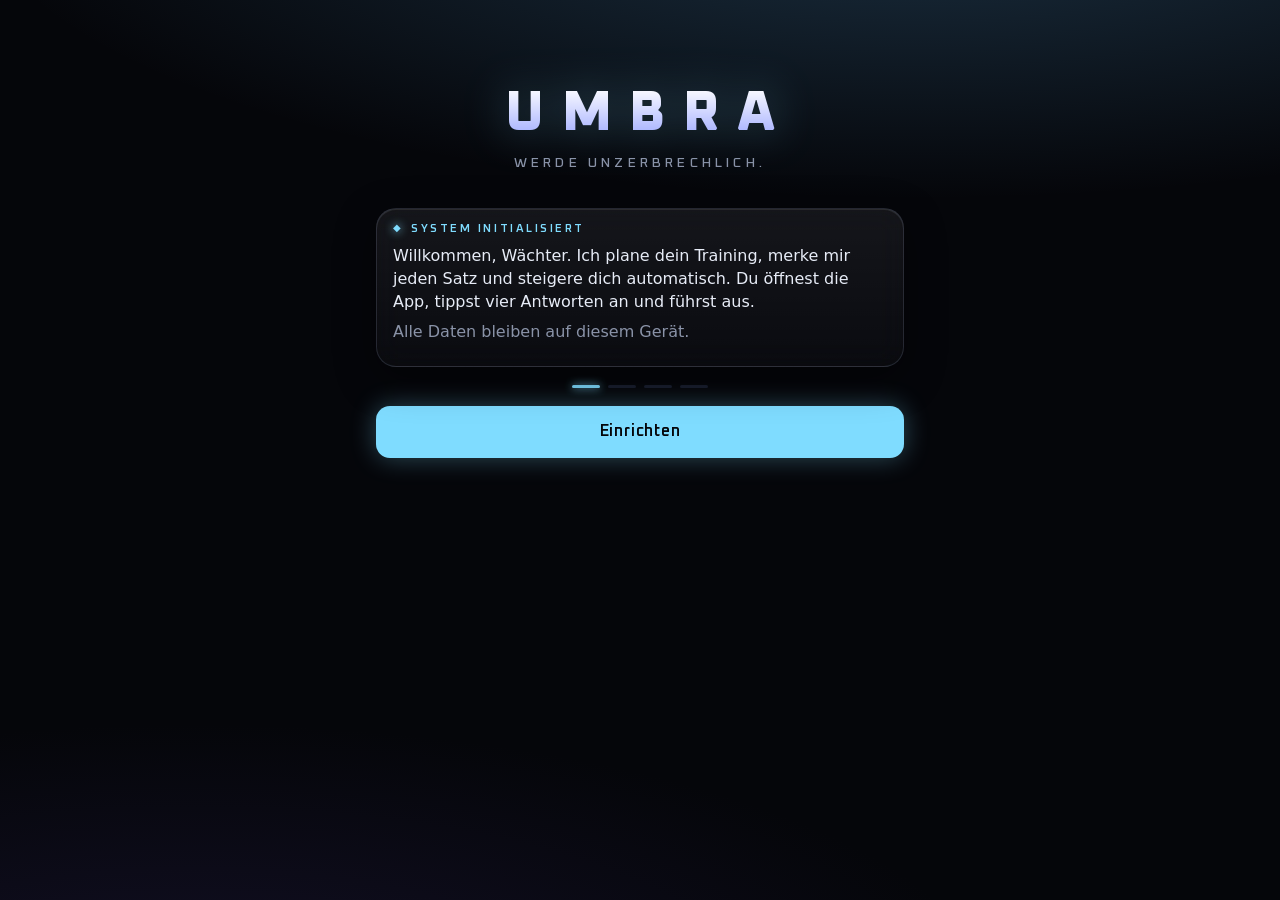
==== commit 86e222dc: "Add files via upload" ====
--- a/index.html
+++ b/index.html
@@ -18,6 +18,7 @@
   <link rel="stylesheet" href="css/app.css">
 </head>
 <body>
+  <div id="atmo" aria-hidden="true"></div>
   <div id="app"></div>
   <div id="rest"></div>
   <div id="modal"></div>
--- a/css/app.css
+++ b/css/app.css
@@ -1,4 +1,4 @@
-:root { --app-version: "umbra-v17"; } /* Versionsstempel, erzeugt von tools/build_sw.py */
+:root { --app-version: "v33"; } /* Versionsstempel, erzeugt von tools/build_sw.py */
 @font-face {
   font-family: 'Oxanium';
   src: url('../fonts/oxanium.woff2') format('woff2');
@@ -819,7 +819,11 @@
 /* ——— v4 Paket 2: TEMPER ——— */
 .temper-head { display: flex; align-items: center; gap: 12px; margin-bottom: 8px; }
 .temper-head .h { margin: 0; }
-.temper-card .row.gap { align-items: center; }
+.temper-card { display: grid; grid-template-columns: auto 1fr auto; gap: 12px; align-items: center; }
+.temper-emblem { display: flex; }
+.temper-text { min-width: 0; }
+.temper-text b { display: block; font: 700 16px/1.25 var(--display); }
+.temper-text small { display: block; color: var(--muted); font-size: 13px; margin-top: 2px; }
 .temper-card.done { opacity: 0.75; }
 .ep-dots { display: grid; grid-template-columns: repeat(15, 1fr); gap: 4px; margin-top: 12px; }
 .ep-dots i { aspect-ratio: 1; border-radius: 50%; border: 1px solid var(--line); }
@@ -868,4 +872,261 @@
 @media (prefers-reduced-motion: reduce) { .wave-box svg, .wave-lift, .echo-dot { animation: none; } .wave-lift { transform: translateY(40%); } }
 .rest-reset { margin: 4px auto 8px; display: block; }
 .blade-row { align-items: center; margin-bottom: 6px; }
-.strip-blade { display: inline-flex; align-self: center; margin-left: -6px; }
+.strip-blade { position: absolute; right: -9px; bottom: -7px; display: flex; border-radius: 50%; box-shadow: 0 0 0 2px var(--surface); }
+
+/* TEMPER-Briefing */
+.briefing summary { display: flex; justify-content: space-between; align-items: baseline; cursor: pointer; list-style: none; }
+.briefing summary::-webkit-details-marker { display: none; }
+.briefing summary small { color: var(--muted); }
+.briefing[open] summary { margin-bottom: 8px; }
+.brief-steps { margin: 4px 0 8px; padding-left: 20px; display: flex; flex-direction: column; gap: 8px; }
+.brief-steps small { color: var(--muted); font-size: 13px; }
+.brief-tones { display: flex; flex-direction: column; gap: 6px; margin: 4px 0 8px; }
+.tone-row { display: flex; align-items: center; gap: 12px; width: 100%; text-align: left; padding: 8px 10px; border-radius: 12px; background: var(--bg2); border: 1px solid var(--line); color: var(--text); }
+.tone-row span:last-child { display: flex; flex-direction: column; }
+.tone-row small { color: var(--muted); font-size: 12px; }
+.tone-play { flex: none; width: 30px; height: 30px; border-radius: 50%; display: grid; place-items: center; border: 1px solid var(--sys); color: var(--sys); font-size: 11px; }
+
+/* ——— Handgelenk-Modul und HANDS ——— */
+.pain-chips { display: grid; grid-template-columns: repeat(11, 1fr); gap: 3px; margin: 6px 0 10px; }
+.pain-chips button { height: 38px; border-radius: 8px; background: var(--surface2); border: 1px solid var(--line); color: var(--text); font: 700 14px/1 var(--display); padding: 0; }
+.pain-chips button.on { background: rgba(139, 125, 255, 0.25); border-color: var(--sys); color: #fff; }
+.pain-chips button.pc-mid.on { border-color: var(--gold); }
+.pain-chips button.pc-hi.on { border-color: #ff8a6b; }
+.wrist-ask { margin-top: 14px; padding-top: 12px; border-top: 1px solid var(--line); text-align: left; }
+.wrist-click { align-items: center; margin-bottom: 10px; }
+.wrist-click .chip { min-height: 34px; }
+.ampel-dots { display: grid; grid-template-columns: repeat(14, 1fr); gap: 4px; margin: 6px 0 10px; }
+.ampel-dots i { aspect-ratio: 1; border-radius: 50%; border: 1px solid var(--line); }
+.ampel-dots i.green { background: #3fd68a; border-color: #3fd68a; }
+.ampel-dots i.yellow { background: var(--gold); border-color: var(--gold); }
+.ampel-dots i.red { background: #ff8a6b; border-color: #ff8a6b; }
+.set-dir { display: block; font: 600 12px/1 var(--display); letter-spacing: 0.06em; color: var(--sys); margin: 2px 0 0 4px; }
+.wrist-tag { font-style: normal; font-size: 11px; color: var(--cyan); border: 1px solid rgba(79, 227, 255, 0.4); border-radius: 6px; padding: 1px 5px; margin-left: 4px; }
+.wrist-red { margin: 8px 2px; }
+.grip-row { display: grid; grid-template-columns: 60px repeat(3, 1fr); gap: 6px; align-items: center; margin: 6px 0; }
+.grip-in { width: 100%; min-height: 44px; border-radius: 10px; background: var(--surface2); border: 1px solid var(--line); color: var(--text); font-size: 16px; text-align: center; }
+table.mini { width: 100%; border-collapse: collapse; font-size: 14px; }
+table.mini th, table.mini td { padding: 6px 4px; border-bottom: 1px solid var(--line); text-align: left; }
+table.mini th { font-size: 11px; color: var(--muted); font-weight: 600; }
+.reps-unit { font-size: 18px; color: var(--muted); }
+.wrist-prelude { margin: 8px 0 12px; padding: 10px; border-radius: 12px; background: var(--bg2); }
+.screen-profil .seg button { font-size: 12.5px; padding: 0 2px; }
+
+/* FEET */
+.side-tag { display: inline-block; font-size: 12px; font-weight: 700; letter-spacing: .06em; text-transform: uppercase; padding: 2px 8px; border-radius: 999px; border: 1px solid var(--line); color: var(--sys); margin-left: 6px; vertical-align: middle; }
+.side-tag.extra { color: var(--gold, var(--sys)); }
+.feet-card.quiet { opacity: .85; }
+.feet-card > div { min-width: 0; }
+.feet-spar { margin-top: 6px; align-items: center; flex-wrap: wrap; }
+.feet-spar small { margin-right: 4px; }
+.seg.sub { margin-top: 8px; }
+.seg.sub button { min-height: 34px; }
+.prints { display: grid; grid-template-columns: repeat(auto-fill, minmax(96px, 1fr)); gap: 8px; margin: 8px 0; }
+.prints figure { margin: 0; }
+.prints img { width: 100%; aspect-ratio: 3 / 4; object-fit: cover; border-radius: 10px; border: 1px solid var(--line); background: var(--surface2); display: block; }
+.prints figcaption { font-size: 12px; color: var(--muted); text-align: center; margin-top: 2px; }
+.sw-row { display: grid; grid-template-columns: 56px 44px 1fr 44px auto; align-items: center; gap: 6px; padding: 8px 0; border-bottom: 1px solid var(--line); }
+.sw-row .step { min-height: 44px; }
+.sw-val { font-size: 22px; text-align: center; }
+.cyan-text { color: var(--cyan, var(--sys)); }
+
+/* Tageszitat */
+.daily-quote { margin: 10px 0 12px; font-size: 14.5px; line-height: 1.45; font-style: italic; }
+.daily-quote cite { display: block; margin-top: 4px; font-style: normal; font-size: 11.5px; color: var(--muted); }
+.time-hint { margin: -2px 0 10px; }
+
+/* Gesamt-Timer oben rechts */
+.t-head-r { display: flex; flex-direction: column; align-items: flex-end; gap: 3px; }
+.t-head .t-elapsed { font: 700 20px/1 var(--mono, var(--display)); letter-spacing: 0.02em; color: var(--text); text-transform: none; }
+.t-head-r small { color: var(--muted); letter-spacing: 0.08em; font-size: 11px; }
+
+/* Aufwärmsätze (Ramping) */
+.ramp { border: 1px dashed var(--line); border-radius: 12px; padding: 8px 10px; margin: 10px 0; }
+.ramp summary { font-weight: 600; font-size: 14px; color: var(--sys); cursor: pointer; }
+.ramp-row { display: grid; grid-template-columns: 1fr auto; align-items: center; gap: 8px; padding: 6px 0; border-top: 1px solid var(--line); font-size: 15px; }
+.ramp-row:first-of-type { border-top: 0; }
+.ramp-row small { color: var(--muted); margin-left: 6px; }
+.ramp-row.done span { opacity: 0.45; text-decoration: line-through; }
+.ramp-row .check { width: 40px; height: 40px; }
+
+/* Superset */
+.superset { display: flex; justify-content: space-between; align-items: center; gap: 8px; border: 1px solid var(--line); border-radius: 12px; padding: 8px 10px; margin: 8px 0; font-size: 14px; }
+.superset.on { border-color: var(--cyan); }
+.superset small { display: block; color: var(--muted); font-size: 12px; }
+.ss-tag { color: var(--cyan); font-weight: 700; font-size: 12px; letter-spacing: 0.06em; }
+
+/* Satz hinzufügen / entfernen (nur heute) */
+.set-adj { display: flex; gap: 8px; align-items: center; margin-top: 8px; }
+.set-adj small { margin-left: auto; font-size: 12px; }
+
+/* Equipment pro Ort */
+.eq-place summary { display: flex; justify-content: space-between; align-items: baseline; cursor: pointer; list-style: none; }
+.eq-place summary::-webkit-details-marker { display: none; }
+.eq-place summary b { font-family: var(--display); letter-spacing: 0.06em; text-transform: uppercase; }
+.eq-place summary small { color: var(--muted); }
+.eq-place .label { margin-top: 12px; }
+.toggle .eq-plus { margin-left: 6px; font-size: 11px; color: var(--cyan); font-weight: 700; }
+.inv { margin-top: 6px; }
+.kbgrid .kb small { display: block; font-size: 10px; line-height: 1; color: var(--cyan); }
+.eq-gaps { list-style: none; padding: 0; margin: 4px 0; }
+.eq-gaps li { padding: 6px 0; border-top: 1px solid var(--line); }
+.eq-gaps li:first-child { border-top: 0; }
+.eq-gaps small { display: block; color: var(--muted); font-size: 12px; }
+
+/* Arc-Erklärung */
+.arc-why { margin: 10px 0; border-top: 1px solid var(--line); padding-top: 8px; }
+.arc-why summary { font-weight: 600; color: var(--sys); cursor: pointer; }
+.arc-why p { font-size: 14.5px; line-height: 1.5; }
+.arc-cycle { padding-left: 18px; margin: 6px 0; }
+.arc-cycle li { margin: 6px 0; font-size: 14px; color: var(--muted); }
+.arc-cycle li b { color: var(--text); }
+.arc-cycle li.cur b { color: var(--sys); }
+.arc-cycle li.cur::marker { color: var(--sys); }
+
+/* Saison: 13 Wochen als Leiste (2 Kapitel + Prüfwoche) */
+.season-track { display: flex; gap: 6px; flex: 1; align-items: center; }
+.season-track span { display: flex; gap: 2px; }
+.season-track span:nth-child(1), .season-track span:nth-child(2) { flex: 6; }
+.season-track span:nth-child(3) { flex: 1; }
+.season-track i { flex: 1; height: 6px; min-width: 6px; border-radius: 2px; background: rgba(255, 255, 255, 0.14); }
+.season-track i.on { background: var(--sys); }
+.season-track i.cur { background: var(--cyan); box-shadow: 0 0 6px var(--cyan); }
+.season-track i.dl { opacity: 0.6; }
+.season-track i.exam { background: var(--gold, #ffcf5a); opacity: 0.45; }
+.season-track i.exam.cur, .season-track i.exam.on { opacity: 1; }
+.chapter { border-top: 1px solid var(--line); padding-top: 8px; margin-top: 8px; }
+.chapter.cur b { color: var(--sys); }
+.sys .season-track { margin: 10px 0; }
+
+/* Säulen des Saison-Wächters */
+.pillars { display: inline-flex; gap: 3px; margin-left: 6px; }
+.pillars i { font-style: normal; font-size: 9px; font-weight: 700; width: 14px; height: 14px; line-height: 14px; text-align: center; border-radius: 4px; border: 1px solid var(--line); color: var(--muted); }
+.pillars i.half { border-color: var(--cyan); color: var(--cyan); }
+.pillars i.on { background: var(--gold, #ffcf5a); border-color: var(--gold, #ffcf5a); color: #111; }
+.pillar-panel { border-top: 1px solid var(--line); margin-top: 10px; padding-top: 6px; }
+.pillar-panel p { margin: 6px 0; }
+.bench-card { border-color: var(--gold, #ffcf5a); }
+.big.num { font-size: 40px; font-weight: 700; margin: 8px 0; }
+
+/* Kapitel-Erfolge */
+.micro-list { display: flex; flex-direction: column; gap: 6px; margin-bottom: 8px; }
+.micro { display: grid; grid-template-columns: 18px 1fr auto; gap: 8px; align-items: center; opacity: 0.6; }
+.micro.on { opacity: 1; }
+.micro span { color: var(--gold, #ffcf5a); }
+.micro small { display: block; color: var(--muted); font-size: 12px; }
+.micro em { font-style: normal; font-size: 12px; color: var(--muted); }
+.micro b { font-size: 13.5px; letter-spacing: 0.04em; }
+
+/* „?“-Punkte, Tour, Events */
+.help-dot { display: inline-flex; align-items: center; justify-content: center; width: 18px; height: 18px; border-radius: 50%; border: 1px solid var(--sys); color: var(--sys); font-size: 11px; font-weight: 700; line-height: 1; vertical-align: middle; background: transparent; padding: 0; flex: none; }
+.help-dot:active { background: rgba(139, 125, 255, 0.25); }
+#tour { position: fixed; inset: 0; z-index: 90; pointer-events: none; }
+.tour-hole { position: fixed; border-radius: 14px; box-shadow: 0 0 0 9999px rgba(5, 4, 10, 0.72); border: 2px solid var(--cyan); transition: all 0.2s; }
+.tour-card { position: fixed; left: 16px; right: 16px; bottom: calc(84px + env(safe-area-inset-bottom)); background: var(--surface); border: 1px solid var(--sys); border-radius: 16px; padding: 14px; pointer-events: auto; box-shadow: 0 10px 40px rgba(0, 0, 0, 0.6); }
+.tour-card small { color: var(--sys); letter-spacing: 0.12em; text-transform: uppercase; font-size: 11px; }
+.tour-card b { display: block; font-size: 17px; margin: 4px 0; }
+.tour-card p { font-size: 14.5px; line-height: 1.45; margin: 0 0 10px; }
+.event-card { border-color: var(--cyan); }
+.archive-link.wide { width: 100%; margin-top: 8px; }
+
+/* ═══════════ OBSIDIAN-GLAS (Design-Update 27.10.2026) ═══════════
+   Glas-Material, Saisonfarbe als Akzent (--sys), Atmosphäre auf Heute, lebender Wächter. */
+:root { --glass: linear-gradient(180deg, rgba(255, 255, 255, 0.065), rgba(255, 255, 255, 0.022)); --glass-line: rgba(190, 205, 255, 0.14); --glass-hi: inset 0 1px 0 rgba(255, 255, 255, 0.09); --acc-top: rgba(110, 90, 220, 0.26); --r: 18px; }
+body[data-season="winter"] { --sys: #7fdcff; --sys-glow: rgba(127, 220, 255, 0.32); --acc-top: rgba(80, 150, 200, 0.30); --cyan: #b7f0ff; }
+body[data-season="spring"] { --sys: #a594ff; --sys-glow: rgba(165, 148, 255, 0.34); --acc-top: rgba(110, 90, 220, 0.30); }
+body[data-season="summer"] { --sys: #ff9a52; --sys-glow: rgba(255, 154, 82, 0.32); --acc-top: rgba(200, 90, 40, 0.28); --cyan: #ffd2a6; }
+body[data-season="autumn"] { --sys: #d8a46a; --sys-glow: rgba(216, 164, 106, 0.30); --acc-top: rgba(150, 100, 60, 0.28); --cyan: #f0d2a8; }
+body {
+  background:
+    radial-gradient(120% 55% at 72% -12%, var(--acc-top), transparent 62%),
+    radial-gradient(90% 45% at 15% 112%, rgba(30, 24, 60, 0.55), transparent 70%),
+    #05060a;
+  background-attachment: fixed;
+  transition: background 0.6s;
+}
+
+/* Glas statt Systemrahmen */
+.sys, .card, .t-card, .strip, .tabbar, .quest, .flow-card {
+  background: var(--glass); border: 1px solid var(--glass-line); border-radius: 20px;
+  box-shadow: var(--glass-hi), 0 12px 40px rgba(0, 0, 0, 0.42);
+  backdrop-filter: blur(14px) saturate(120%); -webkit-backdrop-filter: blur(14px) saturate(120%);
+}
+.sys::before, .sys::after { display: none; }
+.sys-head { color: var(--sys); letter-spacing: 0.22em; font-size: 11.5px; }
+.sys-mark { color: var(--sys); text-shadow: 0 0 10px var(--sys); }
+.sys.gold { border-color: rgba(255, 207, 90, 0.38); box-shadow: var(--glass-hi), 0 0 40px rgba(255, 207, 90, 0.14); }
+.sys.calm { border-color: rgba(95, 184, 168, 0.32); }
+.sys.warn { border-color: rgba(255, 177, 90, 0.36); }
+.btn { border-radius: 14px; border-color: var(--glass-line); background: rgba(255, 255, 255, 0.05); }
+.btn.primary { background: var(--sys); color: #05060a; border-color: transparent; box-shadow: 0 0 26px var(--sys-glow); font-family: var(--display); letter-spacing: 0.05em; }
+.btn.primary:active { transform: scale(0.98); }
+.chip { border-radius: 999px; background: rgba(255, 255, 255, 0.04); border-color: var(--glass-line); }
+.chip.on { background: color-mix(in srgb, var(--sys) 20%, transparent); border-color: var(--sys); box-shadow: 0 0 16px var(--sys-glow) inset; }
+.tabbar { border-radius: 24px; margin: 0 12px; }
+.modal-body .sys { background: linear-gradient(180deg, rgba(22, 26, 40, 0.92), rgba(10, 12, 20, 0.94)); }
+
+/* Zahlen mit Glühen */
+.strip-top .num, .hud-kk b, .xp-gain { text-shadow: 0 0 18px var(--sys-glow); }
+
+/* Lebender Wächter: Rang-Emblem atmet */
+@keyframes guardianBreathe { 0%, 100% { transform: scale(1); filter: drop-shadow(0 0 10px var(--sys-glow)); } 50% { transform: scale(1.04); filter: drop-shadow(0 0 22px var(--sys-glow)); } }
+.strip-rank > svg, .hud-rank > svg { animation: guardianBreathe 4.8s ease-in-out infinite; transform-origin: center; }
+
+/* Atmosphäre: Partikel und Saison-Wächter im Nebel (nur auf Heute) */
+#atmo { position: fixed; inset: 0; z-index: 0; pointer-events: none; overflow: hidden; opacity: 0; transition: opacity 0.8s; }
+body[data-route="heute"] #atmo { opacity: 1; }
+#app { position: relative; z-index: 1; }
+#atmo .atmo-p { position: absolute; top: 0; border-radius: 50%; }
+#atmo .atmo-guardian { position: absolute; right: -80px; top: 120px; width: 340px; height: 470px; opacity: 0.32; animation: atmoLoom 9s ease-in-out infinite; }
+#atmo .atmo-fog { position: absolute; left: -60px; right: -60px; top: 42%; height: 240px; background: radial-gradient(60% 50% at 50% 50%, rgba(160, 180, 255, 0.09), transparent 70%); animation: atmoDrift 14s ease-in-out infinite alternate; }
+@keyframes atmoFall { 0% { transform: translate3d(0, -20px, 0); opacity: 0; } 10% { opacity: 0.85; } 100% { transform: translate3d(var(--dx), 105vh, 0); opacity: 0; } }
+@keyframes atmoRise { 0% { transform: translate3d(0, 105vh, 0); opacity: 0; } 15% { opacity: 0.9; } 100% { transform: translate3d(var(--dx), -40px, 0); opacity: 0; } }
+@keyframes atmoLoom { 0%, 100% { transform: translateY(0); } 50% { transform: translateY(-8px); } }
+@keyframes atmoDrift { 0% { transform: translateX(-30px); } 100% { transform: translateX(30px); } }
+
+/* Training: Klingen-Schnitt beim Abhaken, Ghost-Leiste, Pausen-Ring */
+.set-row { position: relative; overflow: hidden; border-radius: 16px; background: rgba(255, 255, 255, 0.03); border: 1px solid var(--glass-line); }
+.set-row.next { border-color: color-mix(in srgb, var(--sys) 55%, transparent); box-shadow: 0 0 20px var(--sys-glow); }
+.set-row.done { opacity: 0.62; border-color: color-mix(in srgb, var(--sys) 40%, transparent); }
+.set-row.done .check { background: var(--sys); border-color: var(--sys); color: #05060a; }
+.check { border-color: var(--sys); color: var(--sys); border-radius: 16px; }
+.set-row.slash { opacity: 1; animation: setFlash 0.9s ease-out; }
+.set-row.slash::after { content: ''; position: absolute; top: 0; bottom: 0; left: 0; width: 55%; background: linear-gradient(90deg, transparent, rgba(255, 255, 255, 0.8), transparent); animation: bladeSlash 0.55s ease-out forwards; pointer-events: none; }
+@keyframes bladeSlash { 0% { transform: translateX(-110%) skewX(-24deg); opacity: 0; } 20% { opacity: 1; } 100% { transform: translateX(220%) skewX(-24deg); opacity: 0; } }
+@keyframes setFlash { 0% { background: color-mix(in srgb, var(--sys) 30%, transparent); } 100% { background: rgba(255, 255, 255, 0.03); } }
+.ghost-bar { display: flex; flex-direction: column; gap: 6px; margin: 4px 0 2px; }
+.ghost-bar .gb-head { display: flex; justify-content: space-between; font-size: 12px; color: var(--muted); }
+.ghost-bar .gb-head b { font-family: var(--display); color: var(--sys); }
+.ghost-bar .gb-head b.behind { color: var(--warn); }
+.ghost-bar .gb-track { position: relative; height: 10px; border-radius: 6px; background: rgba(255, 255, 255, 0.06); }
+.ghost-bar .gb-ghost { position: absolute; left: 0; top: 0; bottom: 0; border-radius: 6px; background: rgba(255, 255, 255, 0.18); }
+.ghost-bar .gb-now { position: absolute; left: 0; top: 2px; bottom: 2px; border-radius: 6px; background: var(--sys); box-shadow: 0 0 12px var(--sys-glow); transition: width 0.5s; }
+.rest-inner { border-top: 1px solid var(--glass-line); background: linear-gradient(180deg, rgba(14, 16, 27, 0.92), rgba(5, 6, 10, 0.97)); border-radius: 26px 26px 0 0; box-shadow: 0 -12px 50px var(--sys-glow); }
+.rest-ring { position: relative; width: 168px; height: 168px; margin: 6px auto 10px; }
+.rest-ring svg { transform: rotate(-90deg); filter: drop-shadow(0 0 10px var(--sys-glow)); }
+.rest-ring b { position: absolute; inset: 0; display: flex; align-items: center; justify-content: center; font-size: 46px !important; line-height: 1 !important; font-family: var(--display); }
+
+/* Siegesmoment */
+@keyframes victoryRise { 0% { transform: translateY(18px) scale(0.96); opacity: 0; } 100% { transform: none; opacity: 1; } }
+@keyframes victorySpark { 0% { transform: translate(0, 0) scale(1); opacity: 1; } 100% { transform: translate(var(--vx), var(--vy)) scale(0.3); opacity: 0; } }
+.victory { position: relative; overflow: visible; animation: victoryRise 0.5s cubic-bezier(.2, .8, .2, 1); }
+.victory-burst { position: absolute; left: 50%; top: 30px; width: 0; height: 0; pointer-events: none; }
+.victory-burst i { position: absolute; width: 5px; height: 5px; border-radius: 50%; background: var(--sys); box-shadow: 0 0 10px var(--sys); animation: victorySpark 1.1s ease-out forwards; }
+.share-btn { margin-top: 8px; }
+
+/* Datenansichten */
+.overview { display: grid; grid-template-columns: repeat(2, minmax(0, 1fr)); gap: 12px; }
+.overview .card { display: flex; flex-direction: column; align-items: center; gap: 8px; }
+.overview .label { align-self: flex-start; }
+.ring-legend { display: flex; flex-wrap: wrap; gap: 8px; font-size: 11px; color: var(--muted); justify-content: center; }
+.heat { display: grid; grid-template-columns: repeat(26, minmax(0, 1fr)); gap: 3px; margin: 8px 0; }
+.heat i { aspect-ratio: 1; border-radius: 2px; background: rgba(255, 255, 255, 0.05); }
+.heat i.l1 { background: color-mix(in srgb, var(--sys) 22%, transparent); }
+.heat i.l2 { background: color-mix(in srgb, var(--sys) 50%, transparent); }
+.heat i.l3 { background: var(--sys); box-shadow: 0 0 4px var(--sys-glow); }
+
+@media (prefers-reduced-motion: reduce) {
+  #atmo .atmo-p, #atmo .atmo-guardian, #atmo .atmo-fog, .strip-rank > svg, .victory-burst { animation: none !important; display: none; }
+  .set-row.slash::after { display: none; }
+}
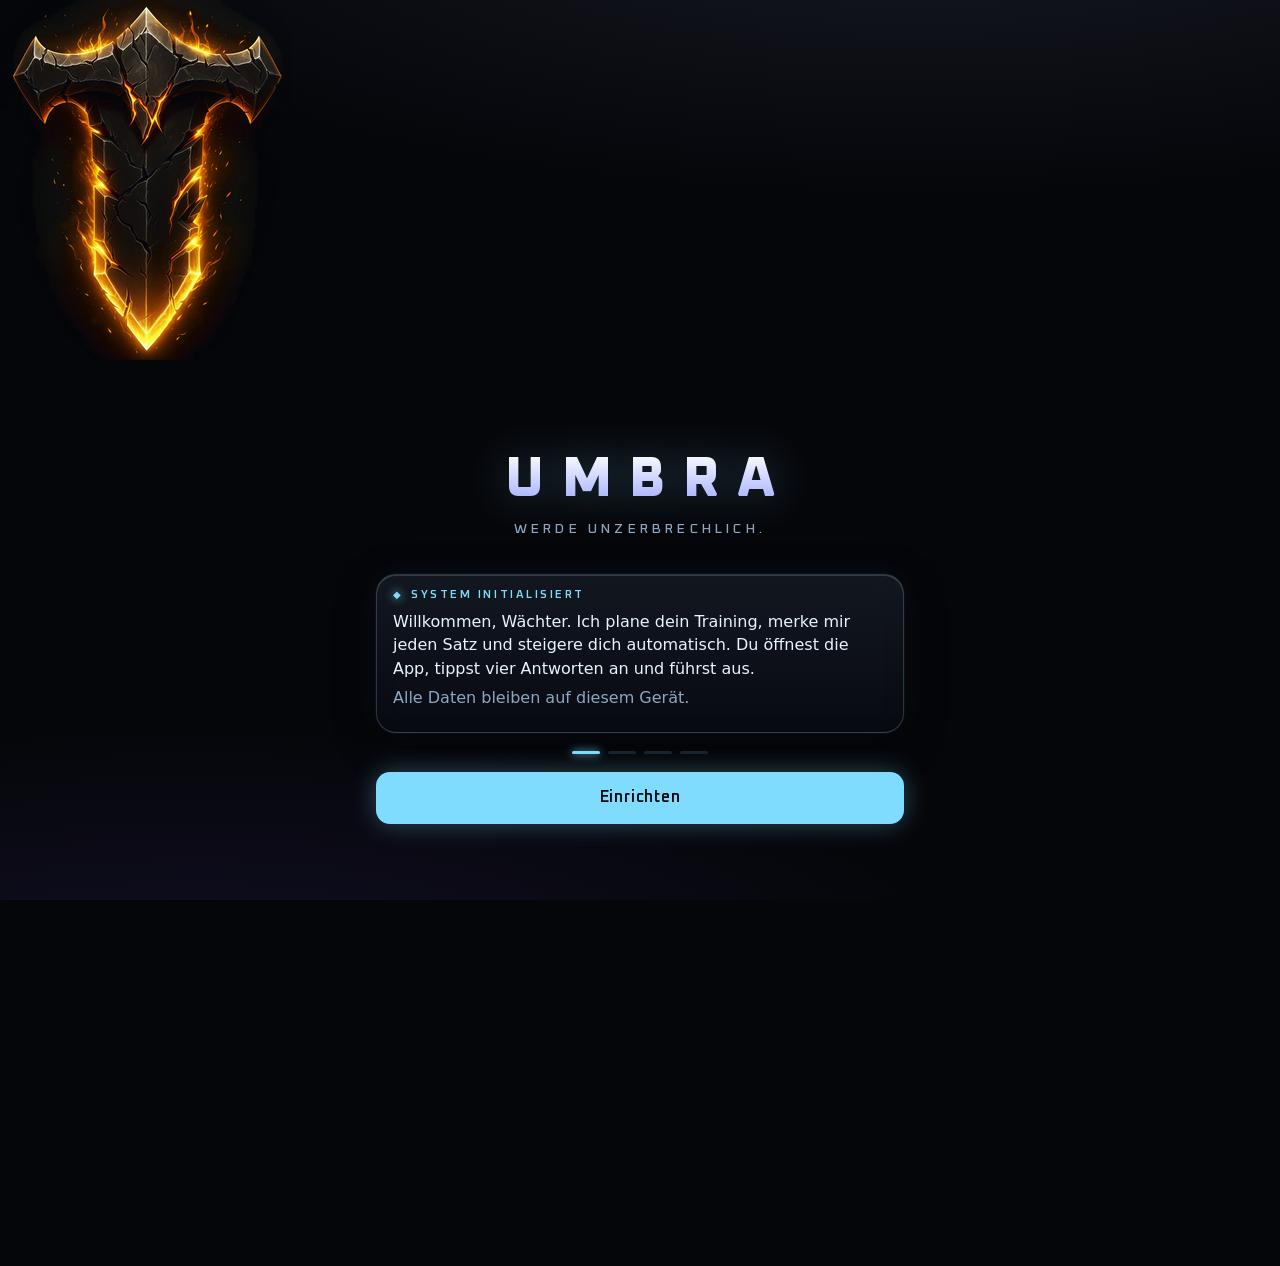
==== commit 536d867c: "Add files via upload" ====
--- a/index.html
+++ b/index.html
@@ -13,11 +13,12 @@
   <meta name="format-detection" content="telephone=no">
   <link rel="manifest" href="manifest.webmanifest">
   <link rel="apple-touch-icon" href="icons/apple-touch-icon.png">
-  <link rel="icon" href="icons/icon.svg" type="image/svg+xml">
+  <link rel="icon" href="icons/favicon-64.png" type="image/png">
   <link rel="preload" href="fonts/oxanium.woff2" as="font" type="font/woff2" crossorigin>
   <link rel="stylesheet" href="css/app.css">
 </head>
 <body>
+  <div id="splash" aria-hidden="true"><img src="icons/logo.png" alt=""></div>
   <div id="atmo" aria-hidden="true"></div>
   <div id="app"></div>
   <div id="rest"></div>
--- a/css/app.css
+++ b/css/app.css
@@ -1,4 +1,4 @@
-:root { --app-version: "v33"; } /* Versionsstempel, erzeugt von tools/build_sw.py */
+:root { --app-version: "v37"; } /* Versionsstempel, erzeugt von tools/build_sw.py */
 @font-face {
   font-family: 'Oxanium';
   src: url('../fonts/oxanium.woff2') format('woff2');
@@ -1075,10 +1075,9 @@
 
 /* Atmosphäre: Partikel und Saison-Wächter im Nebel (nur auf Heute) */
 #atmo { position: fixed; inset: 0; z-index: 0; pointer-events: none; overflow: hidden; opacity: 0; transition: opacity 0.8s; }
-body[data-route="heute"] #atmo { opacity: 1; }
+body[data-atmo="on"] #atmo { opacity: 1; }
 #app { position: relative; z-index: 1; }
 #atmo .atmo-p { position: absolute; top: 0; border-radius: 50%; }
-#atmo .atmo-guardian { position: absolute; right: -80px; top: 120px; width: 340px; height: 470px; opacity: 0.32; animation: atmoLoom 9s ease-in-out infinite; }
 #atmo .atmo-fog { position: absolute; left: -60px; right: -60px; top: 42%; height: 240px; background: radial-gradient(60% 50% at 50% 50%, rgba(160, 180, 255, 0.09), transparent 70%); animation: atmoDrift 14s ease-in-out infinite alternate; }
 @keyframes atmoFall { 0% { transform: translate3d(0, -20px, 0); opacity: 0; } 10% { opacity: 0.85; } 100% { transform: translate3d(var(--dx), 105vh, 0); opacity: 0; } }
 @keyframes atmoRise { 0% { transform: translate3d(0, 105vh, 0); opacity: 0; } 15% { opacity: 0.9; } 100% { transform: translate3d(var(--dx), -40px, 0); opacity: 0; } }
@@ -1127,6 +1126,214 @@
 .heat i.l3 { background: var(--sys); box-shadow: 0 0 4px var(--sys-glow); }
 
 @media (prefers-reduced-motion: reduce) {
-  #atmo .atmo-p, #atmo .atmo-guardian, #atmo .atmo-fog, .strip-rank > svg, .victory-burst { animation: none !important; display: none; }
+  #atmo .atmo-p, #atmo .atmo-fog, .strip-rank > svg, .victory-burst { animation: none !important; display: none; }
   .set-row.slash::after { display: none; }
 }
+
+/* ——— Pausen-Leiste (eingeklappt) ——— */
+.rest-inner { position: relative; }
+.rest-collapse { position: absolute; top: 8px; right: 12px; width: 44px; height: 36px; border-radius: 12px; border: 1px solid var(--glass-line); background: rgba(255, 255, 255, 0.05); color: var(--muted); font-size: 18px; }
+#rest.min { pointer-events: none; }
+.rest-mini {
+  pointer-events: auto; display: flex; align-items: center; gap: 12px; width: calc(100% - 24px); max-width: 536px;
+  margin: 0 auto calc(var(--safe-b) + 10px); padding: 10px 14px; border-radius: 18px;
+  background: rgba(10, 12, 20, 0.94); border: 1px solid color-mix(in srgb, var(--sys) 55%, transparent);
+  box-shadow: 0 0 24px var(--sys-glow); color: var(--text); text-align: left;
+  backdrop-filter: blur(14px); -webkit-backdrop-filter: blur(14px);
+}
+.rest-mini span { flex: 0 1 auto; min-width: 0; font-size: 12px; color: var(--muted); white-space: nowrap; overflow: hidden; text-overflow: ellipsis; max-width: 38%; }
+.rest-mini-bar { flex: 1; height: 6px; border-radius: 4px; background: rgba(255, 255, 255, 0.08); overflow: hidden; }
+.rest-mini-bar i { display: block; height: 100%; background: var(--sys); box-shadow: 0 0 10px var(--sys-glow); transition: width 0.25s linear; }
+.rest-mini b { font: 700 22px/1 var(--display); color: var(--sys); min-width: 54px; text-align: right; }
+.rest-mini em { font-style: normal; color: var(--muted); }
+#rest.min.over .rest-mini { border-color: var(--gold); box-shadow: 0 0 26px var(--gold-glow); }
+#rest.min.over .rest-mini b { color: var(--gold); }
+
+/* ——— Bänder nach Farbe ——— */
+.band-dot { display: inline-block; width: 12px; height: 12px; border-radius: 50%; margin-right: 7px; vertical-align: -1px; border: 1px solid rgba(255, 255, 255, 0.35); box-shadow: 0 0 6px rgba(255, 255, 255, 0.15); }
+.chip.band small { color: var(--muted); font-size: 11px; }
+.kb.band { display: flex; align-items: center; justify-content: center; padding: 0 8px; font-size: 13px; }
+.band-row { margin: 8px 0 4px; }
+.band-row .chips { display: flex; flex-wrap: wrap; gap: 6px; }
+
+/* ——— ARENA Runden-Blöcke ——— */
+.round-block { display: flex; flex-direction: column; gap: 8px; padding: 12px; margin: 8px 0; border-radius: 16px; background: rgba(255, 255, 255, 0.03); border: 1px solid var(--glass-line); }
+.round-block .chips { display: flex; flex-wrap: wrap; gap: 6px; }
+.rb-steps { flex-wrap: wrap; }
+.rb-steps .field { flex: 1 1 140px; }
+.round-block .btn.ghost { align-self: flex-end; min-height: 34px; }
+
+/* ——— Politur ——— */
+@keyframes screenEnter { from { opacity: 0; transform: translateY(10px); } to { opacity: 1; transform: none; } }
+.screen.enter > * { animation: screenEnter 0.38s cubic-bezier(.2, .8, .2, 1) both; }
+.screen.enter > *:nth-child(2) { animation-delay: 0.04s; }
+.screen.enter > *:nth-child(3) { animation-delay: 0.08s; }
+.screen.enter > *:nth-child(4) { animation-delay: 0.12s; }
+.screen.enter > *:nth-child(n+5) { animation-delay: 0.16s; }
+.chip, .kb, .tab, .btn, .check { transition: transform 0.12s ease, box-shadow 0.2s, background 0.2s, border-color 0.2s; }
+.chip:active, .kb:active, .tab:active, .check:active { transform: scale(0.94); }
+.tab.on::after { content: ''; position: absolute; bottom: 4px; left: 50%; width: 22px; height: 3px; margin-left: -11px; border-radius: 3px; background: var(--sys); box-shadow: 0 0 12px var(--sys), 0 0 24px var(--sys-glow); }
+.tab.on svg { stroke: var(--sys); filter: drop-shadow(0 0 7px var(--sys)); }
+.mission-title.hero { gap: 16px; }
+.mission-title.hero .mid { width: 64px; height: 64px; flex: none; font-size: 32px; border-radius: 18px; color: var(--sys); border: 1px solid color-mix(in srgb, var(--sys) 60%, transparent); background: radial-gradient(circle at 50% 35%, color-mix(in srgb, var(--sys) 28%, transparent), rgba(5, 6, 10, 0.6)); box-shadow: 0 0 28px var(--sys-glow), inset 0 0 18px var(--sys-glow); text-shadow: 0 0 14px var(--sys); }
+.mission-title.hero h2 { font-size: 26px; text-shadow: 0 0 22px var(--sys-glow); }
+@keyframes ctaPulse { 0%, 100% { box-shadow: 0 0 22px var(--sys-glow); } 50% { box-shadow: 0 0 40px var(--sys-glow), 0 0 0 4px color-mix(in srgb, var(--sys) 18%, transparent); } }
+.btn.primary.pulse { animation: ctaPulse 2.6s ease-in-out infinite; min-height: 58px; font-size: 17px; }
+.label { letter-spacing: 0.16em; }
+.big-num, .clock, .bigtimer-clock { text-shadow: 0 0 22px var(--sys-glow); }
+@media (prefers-reduced-motion: reduce) {
+  .screen.enter > *, .btn.primary.pulse { animation: none !important; }
+}
+
+/* ——— Lore-Bilder auf Glas ———
+   Die Bilder liegen auf fast schwarzem Grund. "screen" macht diesen Grund durchsichtig,
+   Licht und Figur bleiben: kein Rand, egal welche Saisonfarbe oder Glasfläche dahinter liegt. */
+.lore-frame > img { mix-blend-mode: screen; }
+.lore-frame > .lore-ph, .lore-frame > img {
+  -webkit-mask-image: radial-gradient(ellipse 70% 66% at 50% 46%, #000 46%, rgba(0, 0, 0, 0.55) 70%, transparent 96%);
+  mask-image: radial-gradient(ellipse 70% 66% at 50% 46%, #000 46%, rgba(0, 0, 0, 0.55) 70%, transparent 96%);
+}
+.lore.is-retreat .lore-frame::after { background: linear-gradient(to top, rgba(5, 6, 10, 0.85) 0%, rgba(5, 6, 10, 0.4) 35%, transparent 70%); }
+
+/* ——— Winter Arc: Eisglas ———
+   Oberfläche frostblau (Glas, Linien, Text, Tabbar, Leuchten). Der Hintergrund bleibt neutral dunkel,
+   damit Rang- und Lore-Bilder auf ihrem gewohnten Grund stehen. */
+body[data-season="winter"] {
+  --acc-top: rgba(120, 130, 170, 0.16);
+  --glass: linear-gradient(180deg, rgba(170, 215, 255, 0.085), rgba(110, 160, 230, 0.03));
+  --glass-line: rgba(150, 210, 255, 0.22);
+  --glass-hi: inset 0 1px 0 rgba(215, 240, 255, 0.16);
+  --line: rgba(150, 200, 255, 0.14);
+  --text: #e8f4ff;
+  --muted: #8ea7c2;
+  --bg2: #0b1322;
+}
+body[data-season="winter"] .tabbar { background: rgba(8, 15, 28, 0.84); }
+body[data-season="winter"] .sys, body[data-season="winter"] .card, body[data-season="winter"] .t-card, body[data-season="winter"] .strip {
+  box-shadow: var(--glass-hi), 0 12px 40px rgba(0, 0, 0, 0.42), 0 0 0 1px rgba(150, 210, 255, 0.04), 0 0 30px rgba(127, 220, 255, 0.05);
+}
+body[data-season="winter"] .modal-body .sys { background: linear-gradient(180deg, rgba(20, 32, 50, 0.94), rgba(8, 13, 24, 0.96)); }
+body[data-season="winter"] .rest-inner, body[data-season="winter"] .rest-mini { background: linear-gradient(180deg, rgba(14, 24, 40, 0.94), rgba(5, 8, 14, 0.97)); }
+body[data-season="winter"] .kb, body[data-season="winter"] input, body[data-season="winter"] textarea { border-color: var(--glass-line); }
+#atmo .atmo-p.snow { border-radius: 50%; box-shadow: 0 0 4px rgba(220, 240, 255, 0.5); }
+
+/* ——— Saison-Headline auf Heute ——— */
+.season-hero { text-align: center; padding: 6px 0 2px; }
+.sh-name {
+  margin: 0; font: 800 34px/1.05 var(--display); letter-spacing: 0.26em; padding-left: 0.26em; text-transform: uppercase;
+  background: linear-gradient(100deg, #fff 0%, var(--sys) 30%, #fff 50%, var(--sys) 70%, #fff 100%); background-size: 250% 100%;
+  -webkit-background-clip: text; background-clip: text; color: transparent;
+  filter: drop-shadow(0 0 18px var(--sys-glow)); animation: shShimmer 7s ease-in-out infinite;
+}
+@keyframes shShimmer { 0%, 100% { background-position: 0% 0; } 50% { background-position: 100% 0; } }
+.sh-sub { margin: 8px 0 0; display: flex; justify-content: center; align-items: center; gap: 10px; font: 600 11px/1 var(--display); letter-spacing: 0.16em; text-transform: uppercase; color: var(--muted); }
+.sh-live { display: inline-flex; align-items: center; gap: 6px; color: var(--sys); }
+.sh-live::before { content: ''; width: 7px; height: 7px; border-radius: 50%; background: var(--sys); box-shadow: 0 0 10px var(--sys); animation: shLive 2s ease-in-out infinite; }
+@keyframes shLive { 0%, 100% { opacity: 1; } 50% { opacity: 0.35; } }
+
+/* ——— Saisonwechsel-Intro (Vollbild) ——— */
+.season-gate { position: fixed; inset: 0; z-index: 60; display: grid; place-items: center; padding: calc(var(--safe-t) + 24px) 24px calc(var(--safe-b) + 24px);
+  background: radial-gradient(90% 60% at 50% 40%, color-mix(in srgb, var(--sys) 16%, #05060a), #05060a 70%); animation: sgIn 0.6s ease both; overflow: hidden; }
+@keyframes sgIn { from { opacity: 0; } to { opacity: 1; } }
+.sg-snow b { position: absolute; top: -10px; border-radius: 50%; background: rgba(230, 245, 255, 0.9); box-shadow: 0 0 6px rgba(220, 240, 255, 0.6); animation-name: sgFall; animation-timing-function: linear; animation-iteration-count: infinite; }
+@keyframes sgFall { from { transform: translate3d(0, -20px, 0); } to { transform: translate3d(30px, 105vh, 0); } }
+.sg-core { position: relative; text-align: center; max-width: 420px; width: 100%; }
+.sg-kick { display: block; font: 600 12px/1 var(--display); letter-spacing: 0.4em; text-transform: uppercase; color: var(--muted); opacity: 0; animation: sgUp 0.6s 0.2s ease forwards; }
+.sg-name { margin: 18px 0 0; font: 800 40px/1.05 var(--display); letter-spacing: 0.18em; color: #fff; text-shadow: 0 0 30px var(--sys-glow), 0 0 60px var(--sys-glow); }
+.sg-name i { display: inline-block; font-style: normal; opacity: 0; transform: translateY(14px) scale(1.2); filter: blur(6px); animation: sgLetter 0.7s cubic-bezier(.2, .8, .2, 1) forwards; }
+@keyframes sgLetter { to { opacity: 1; transform: none; filter: none; } }
+.sg-line { height: 1px; margin: 20px auto; width: 0; background: linear-gradient(90deg, transparent, var(--sys), transparent); box-shadow: 0 0 12px var(--sys); animation: sgLine 1s 1.4s ease forwards; }
+@keyframes sgLine { to { width: 80%; } }
+.sg-sub, .sg-guard, .sg-actions { opacity: 0; animation: sgUp 0.7s ease forwards; }
+.sg-sub { animation-delay: 1.8s; font-size: 16px; color: var(--text); margin: 0; }
+.sg-guard { animation-delay: 2.1s; font: 600 12px/1 var(--display); letter-spacing: 0.2em; text-transform: uppercase; color: var(--sys); margin: 12px 0 28px; }
+.sg-actions { animation-delay: 2.5s; display: flex; flex-direction: column; gap: 6px; }
+@keyframes sgUp { from { opacity: 0; transform: translateY(10px); } to { opacity: 1; transform: none; } }
+
+/* ——— Training: schwebender Kopf beim Scrollen ——— */
+.screen-training .t-head { position: sticky; top: 0; z-index: 15; margin: calc(-1 * var(--safe-t) - 14px) -16px 0; padding: calc(var(--safe-t) + 10px) 16px 10px; transition: background 0.25s, box-shadow 0.25s, border-color 0.25s; border-bottom: 1px solid transparent; }
+.t-mini { display: none; font-style: normal; font: 600 12px/1.2 var(--display); letter-spacing: 0.04em; color: var(--sys); white-space: nowrap; overflow: hidden; text-overflow: ellipsis; }
+body.scrolled .screen-training .t-head { background: rgba(6, 8, 14, 0.82); border-bottom-color: var(--glass-line); box-shadow: 0 10px 30px rgba(0, 0, 0, 0.45); backdrop-filter: blur(16px) saturate(130%); -webkit-backdrop-filter: blur(16px) saturate(130%); }
+body.scrolled .screen-training .t-head > div { min-width: 0; }
+body.scrolled .screen-training .t-head > div > small { display: none; }
+body.scrolled .screen-training .t-head b:not(.t-elapsed) { font-size: 14px; }
+body.scrolled .screen-training .t-mini { display: block; }
+
+@media (prefers-reduced-motion: reduce) {
+  .sh-name, .sh-live::before, .sg-snow b { animation: none !important; }
+  .sg-kick, .sg-name i, .sg-sub, .sg-guard, .sg-actions { animation-duration: 0.01s !important; animation-delay: 0s !important; }
+  .sg-line { animation: none; width: 80%; }
+}
+
+/* ——— TEMPER: Sprecher-Intro ——— */
+.temper-intro { text-align: center; }
+.intro-voice { display: flex; justify-content: center; align-items: center; gap: 6px; height: 64px; margin: 28px 0 10px; }
+.intro-voice i { width: 5px; height: 100%; border-radius: 3px; background: var(--sys); box-shadow: 0 0 12px var(--sys-glow); animation: introVoice 1.4s ease-in-out infinite; transform-origin: center; }
+.intro-voice i:nth-child(2) { animation-delay: 0.2s; } .intro-voice i:nth-child(3) { animation-delay: 0.4s; }
+.intro-voice i:nth-child(4) { animation-delay: 0.6s; } .intro-voice i:nth-child(5) { animation-delay: 0.8s; }
+@keyframes introVoice { 0%, 100% { transform: scaleY(0.2); opacity: 0.5; } 50% { transform: scaleY(1); opacity: 1; } }
+@media (prefers-reduced-motion: reduce) { .intro-voice i { animation: none; transform: scaleY(0.5); } }
+
+/* ——— v37 · TEMPER als eigene Sektion: Schmiede ——— */
+.forge-hero { display: flex; align-items: center; gap: 14px; padding: 6px 0 4px; }
+.forge-hero .blade { filter: drop-shadow(0 0 14px rgba(169, 156, 255, 0.35)); }
+.forge-kicker { font-family: var(--display); letter-spacing: 0.18em; text-transform: uppercase; font-size: 10px; color: var(--gold); }
+.forge-title { font-family: var(--display); font-weight: 800; letter-spacing: 0.24em; font-size: 30px; margin: 2px 0 2px;
+  background: linear-gradient(100deg, #fff 0%, #ffcf5a 45%, #fff 60%, #c9c0ff 100%); background-size: 220% 100%;
+  -webkit-background-clip: text; background-clip: text; color: transparent; animation: forgeShine 7s ease-in-out infinite; }
+@keyframes forgeShine { 0%, 100% { background-position: 0% 0; } 50% { background-position: 100% 0; } }
+.forge-stats { display: grid; grid-template-columns: repeat(3, 1fr); gap: 8px; margin: 10px 0 14px; }
+.forge-stats > div { text-align: center; padding: 12px 6px; border-radius: 16px; background: rgba(255, 207, 90, 0.05); border: 1px solid rgba(255, 207, 90, 0.16); }
+.forge-stats b { display: block; font-family: var(--display); font-size: 24px; color: var(--gold); text-shadow: 0 0 14px rgba(255, 207, 90, 0.35); }
+.forge-stats small { color: var(--muted); font-size: 11px; }
+.fp-bar { height: 6px; border-radius: 6px; background: rgba(255, 255, 255, 0.06); overflow: hidden; margin: 6px 0 12px; }
+.fp-bar i { display: block; height: 100%; background: linear-gradient(90deg, #8b7dff, #ffcf5a); box-shadow: 0 0 10px rgba(255, 207, 90, 0.5); }
+.fp-part { padding: 8px 0; border-top: 1px solid var(--line); }
+.fp-part:first-of-type { border-top: 0; }
+.fp-head { display: flex; align-items: center; gap: 8px; font-size: 13px; margin-bottom: 8px; }
+.fp-seal { color: var(--muted); font-size: 14px; }
+.fp-part.sealed .fp-seal { color: var(--gold); text-shadow: 0 0 10px rgba(255, 207, 90, 0.7); }
+.fp-nodes { display: flex; align-items: center; }
+.fp-link { flex: 1; height: 2px; background: var(--line); }
+.fp-node { width: 30px; height: 30px; flex: none; border-radius: 50%; display: grid; place-items: center; border: 1px solid var(--line); background: rgba(255, 255, 255, 0.02); }
+.fp-node i { font-style: normal; font-size: 11px; color: var(--muted); font-family: var(--display); }
+.fp-node.on { background: color-mix(in srgb, var(--sys) 75%, #000); border-color: var(--sys); box-shadow: 0 0 10px var(--sys-glow); }
+.fp-node.on i { color: #fff; }
+.fp-node.on + .fp-link { background: color-mix(in srgb, var(--sys) 60%, transparent); }
+.fp-node.cur { border-color: var(--gold); box-shadow: 0 0 0 3px rgba(255, 207, 90, 0.15), 0 0 14px rgba(255, 207, 90, 0.5); animation: nodePulse 2.2s ease-in-out infinite; }
+.fp-node.cur i { color: var(--gold); }
+@keyframes nodePulse { 50% { box-shadow: 0 0 0 6px rgba(255, 207, 90, 0.06), 0 0 20px rgba(255, 207, 90, 0.7); } }
+.book-path { display: flex; flex-direction: column; gap: 8px; }
+.bp-book { display: grid; grid-template-columns: auto 1fr auto; gap: 12px; align-items: center; padding: 10px 12px; border-radius: 16px; border: 1px solid var(--line); background: rgba(255, 255, 255, 0.02); }
+.bp-book > div { display: flex; flex-direction: column; gap: 2px; min-width: 0; }
+.bp-book small { font-size: 10px; letter-spacing: 0.12em; text-transform: uppercase; color: var(--muted); }
+.bp-book.open { border-color: rgba(255, 207, 90, 0.35); background: rgba(255, 207, 90, 0.05); }
+.bp-book.soon { opacity: 0.55; }
+.bp-book.soon .blade { filter: grayscale(1); }
+.bp-tag { font-style: normal; font-size: 10px; letter-spacing: 0.1em; text-transform: uppercase; padding: 3px 8px; border-radius: 999px; border: 1px solid var(--line); color: var(--muted); }
+.bp-book.open .bp-tag { color: var(--gold); border-color: rgba(255, 207, 90, 0.4); }
+.bp-book.done .bp-tag { color: #05060a; background: var(--gold); }
+.forge-heat i.l1 { background: rgba(255, 170, 70, 0.28); }
+.forge-heat i.l2 { background: rgba(255, 180, 70, 0.6); }
+.forge-heat i.l3 { background: #ffcf5a; box-shadow: 0 0 5px rgba(255, 207, 90, 0.7); }
+.marks { display: grid; grid-template-columns: repeat(2, minmax(0, 1fr)); gap: 8px; }
+.mark { display: grid; grid-template-columns: auto 1fr; column-gap: 8px; padding: 10px; border-radius: 14px; border: 1px solid var(--line); opacity: 0.45; }
+.mark b { font-size: 13px; }
+.mark small { grid-column: 2; font-size: 11px; color: var(--muted); }
+.mark-glyph { grid-row: span 2; color: var(--muted); font-size: 16px; }
+.mark.on { opacity: 1; border-color: rgba(255, 207, 90, 0.3); background: rgba(255, 207, 90, 0.04); }
+.mark.on .mark-glyph { color: var(--gold); text-shadow: 0 0 8px rgba(255, 207, 90, 0.6); }
+.mark.new { animation: markNew 1.4s ease-out 0.3s 2; }
+@keyframes markNew { 0% { box-shadow: 0 0 0 0 rgba(255, 207, 90, 0.7); } 100% { box-shadow: 0 0 0 14px rgba(255, 207, 90, 0); } }
+@media (prefers-reduced-motion: reduce) { .forge-title, .fp-node.cur, .mark.new { animation: none !important; } }
+.tabbar .tab span { font-size: 10px; }
+
+/* Schnee auch bei „Bewegung reduzieren“ (ausdrücklich gewünscht): ruhig und langsam */
+@media (prefers-reduced-motion: reduce) {
+  #atmo .atmo-p.snow { display: block; animation: var(--anim) !important; }
+}
+
+/* Freies Gewicht: der kg-Wert ist ein Eingabefeld */
+.step-val .load-in { width: 66px; padding: 0; border: 0; border-bottom: 1px dashed color-mix(in srgb, var(--sys) 55%, transparent); border-radius: 0;
+  background: transparent; color: var(--text); font: 700 26px/1.1 var(--display); text-align: center; }
+.step-val .load-in:focus { outline: none; border-bottom-color: var(--sys); }
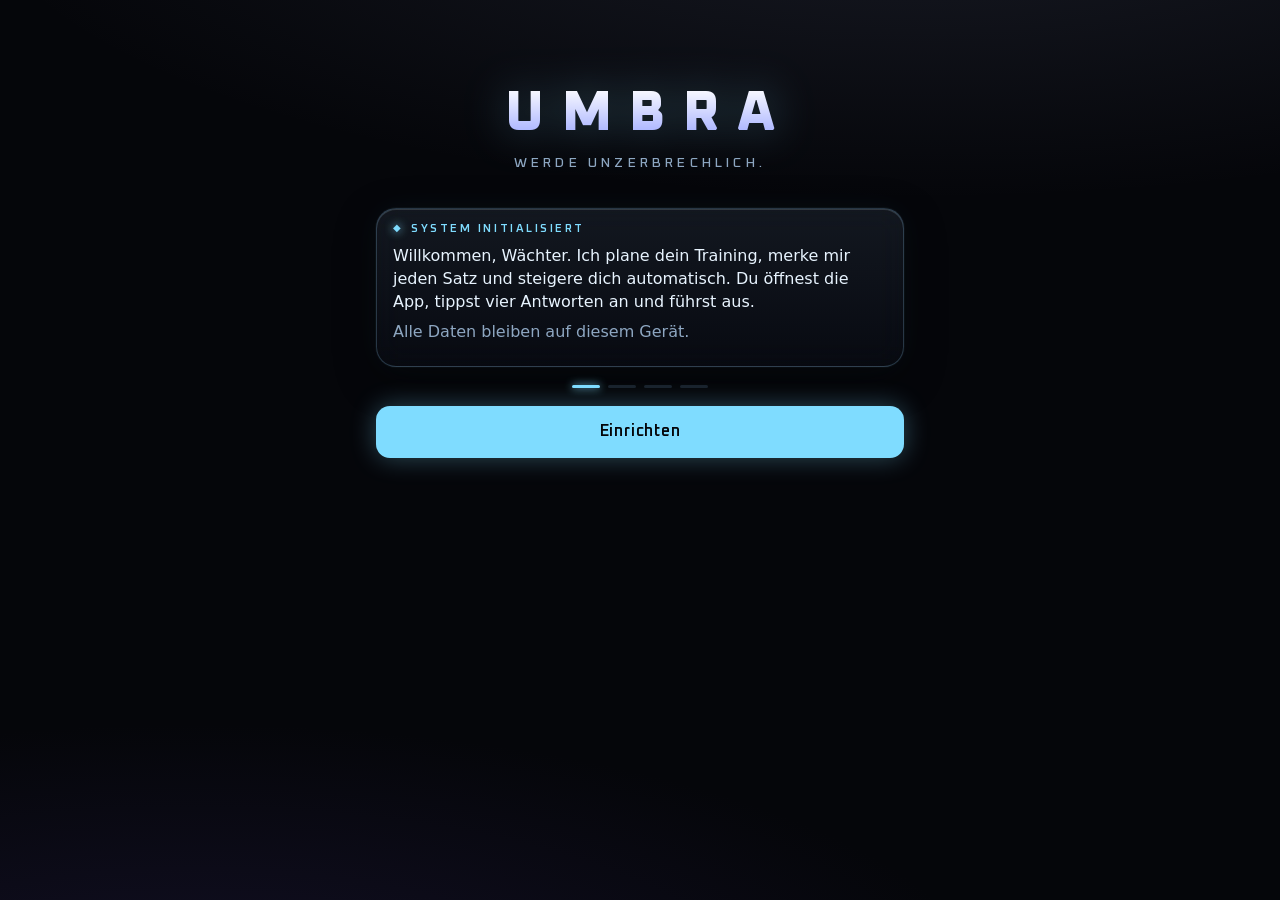
==== commit ac9b4bc3: "Add files via upload" ====
--- a/index.html
+++ b/index.html
@@ -16,9 +16,15 @@
   <link rel="icon" href="icons/favicon-64.png" type="image/png">
   <link rel="preload" href="fonts/oxanium.woff2" as="font" type="font/woff2" crossorigin>
   <link rel="stylesheet" href="css/app.css">
+  <style>
+    /* Startbild steht bewusst hier und nicht in app.css: so blendet es auch aus, wenn nach einem Update noch eine alte app.css im Cache liegt. */
+    #splash { position: fixed; inset: 0; z-index: 9999; display: grid; place-items: center; background: #06070b; transition: opacity 0.5s ease 0.15s, visibility 0s linear 0.65s; pointer-events: none; }
+    #splash img { width: 34vw; max-width: 160px; height: auto; }
+    html[data-booted] #splash { opacity: 0; visibility: hidden; }
+  </style>
 </head>
 <body>
-  <div id="splash" aria-hidden="true"><img src="icons/logo.png" alt=""></div>
+  <div id="splash" aria-hidden="true"><img src="icons/logo.png" alt="" width="120"></div>
   <div id="atmo" aria-hidden="true"></div>
   <div id="app"></div>
   <div id="rest"></div>
@@ -28,6 +34,8 @@
   <script>
     // Notfall: Startet die App nach 6 s nicht (z. B. halb geladenes Update), Reparatur anbieten.
     // Leert nur die App-Dateien im Cache. Deine Trainingsdaten bleiben erhalten.
+    // Startbild spätestens nach 4 s entfernen, auch wenn der Start hakt (sonst verdeckt es die Reparatur-Meldung).
+    setTimeout(function () { var s = document.getElementById('splash'); if (s) s.remove(); }, 4000);
     setTimeout(function () {
       if (document.documentElement.dataset.booted || document.getElementById('app').innerHTML.trim()) return;
       document.getElementById('app').innerHTML = '<div style="padding:40px 20px;font:16px/1.5 system-ui;color:#dfe6f3;text-align:center">'
